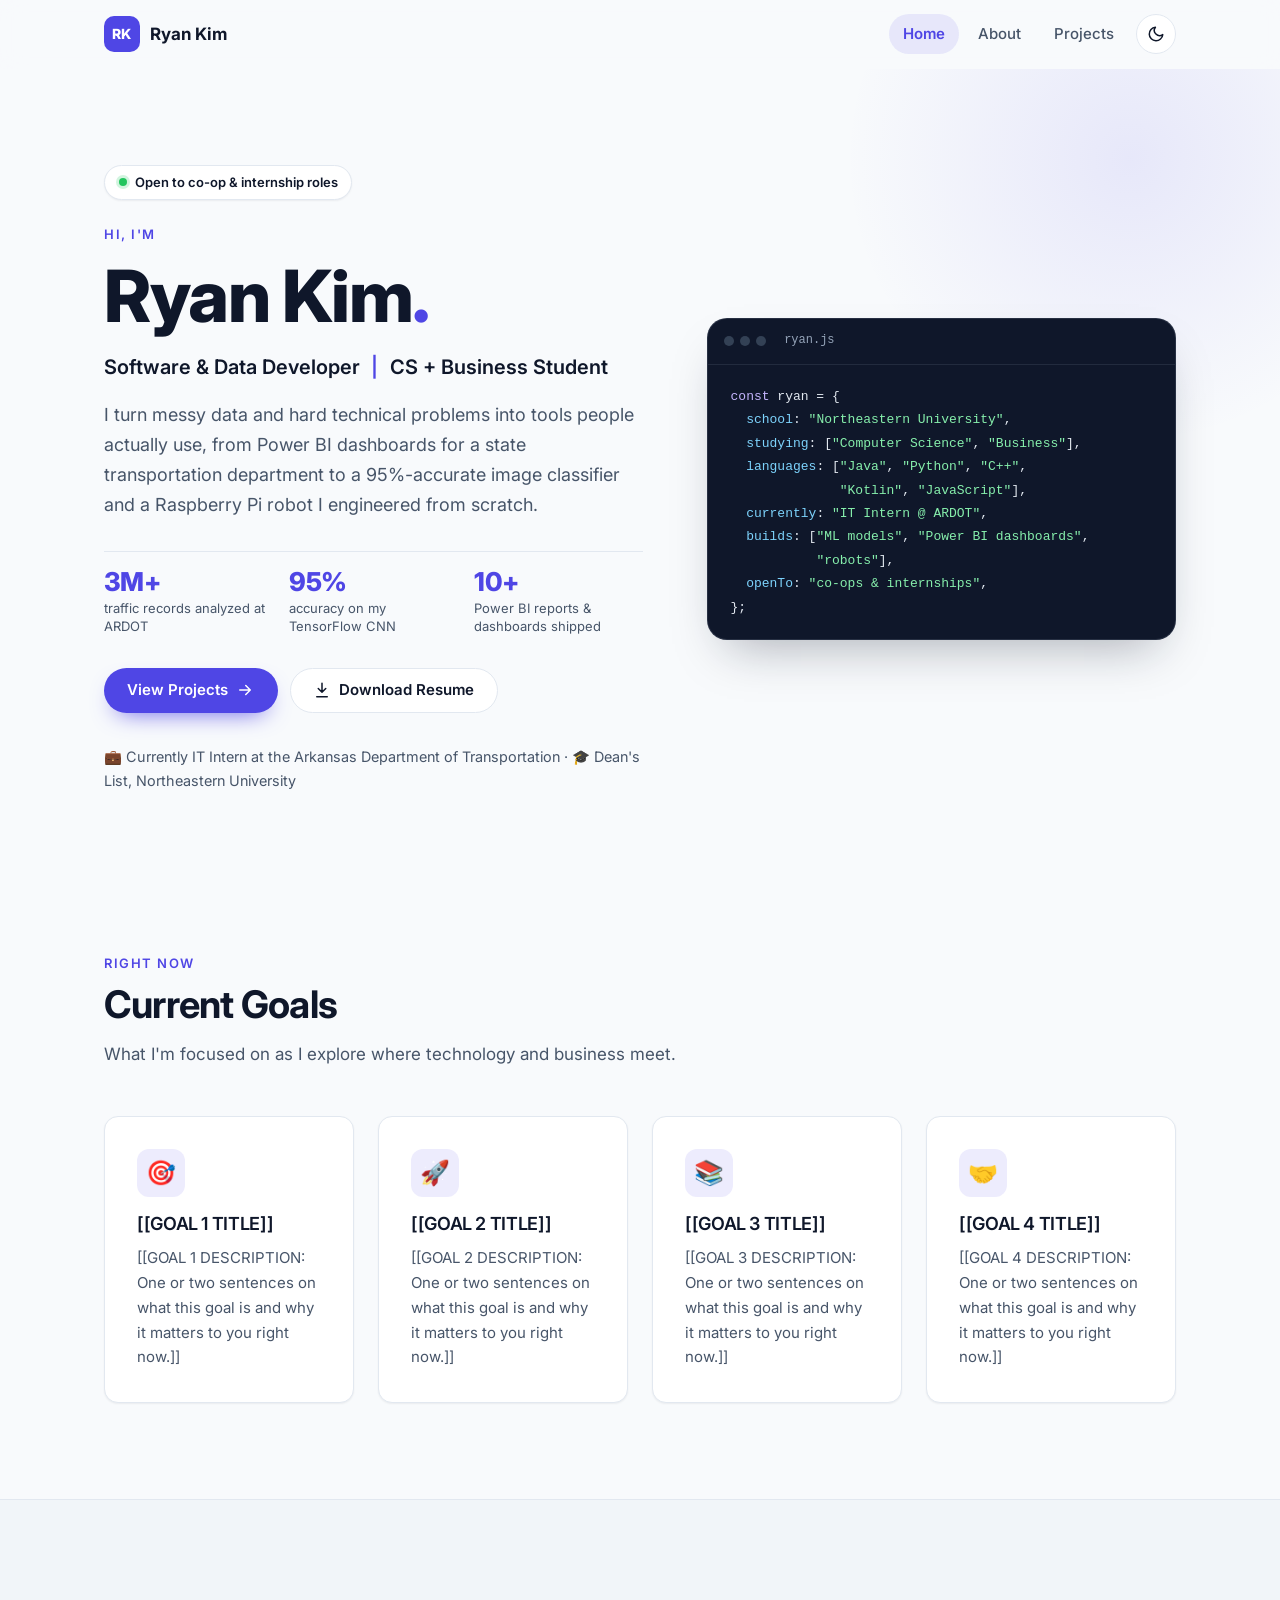
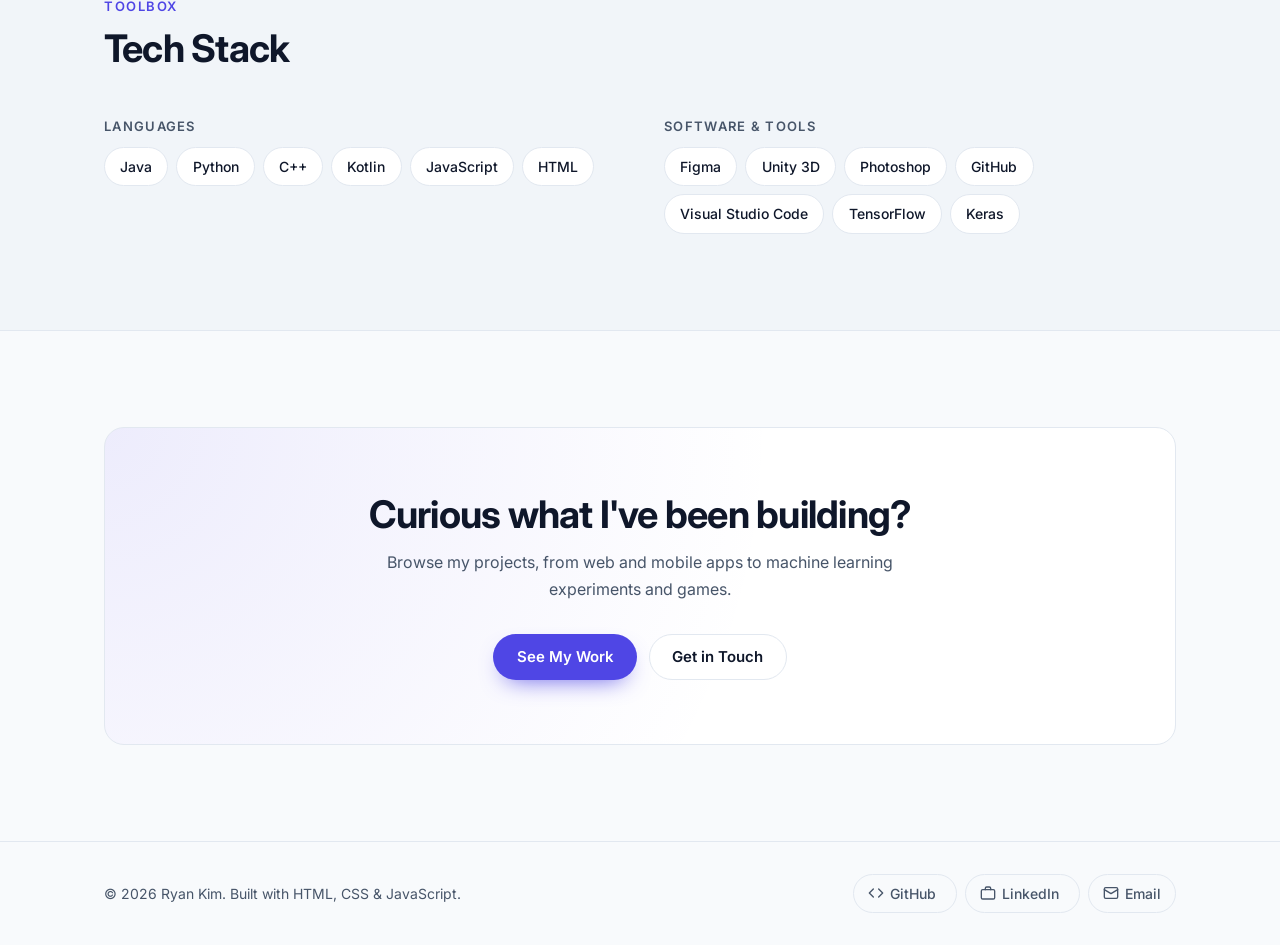
==== index.html @ 1276df97 "git change" ====
<!DOCTYPE html>
<html lang="en">
<head>
  <meta charset="UTF-8">
  <meta name="viewport" content="width=device-width, initial-scale=1.0">

  <!-- ===== SEO ===== -->
  <title>Ryan Kim | Technology Enthusiast &amp; CS + Business Student</title>
  <meta name="description" content="Ryan Kim — Computer Science + Business student at Northeastern University. Current goals, skills, and projects.">
  <meta name="author" content="Ryan Kim">
  <meta property="og:title" content="Ryan Kim | Portfolio">
  <meta property="og:description" content="Computer Science + Business student at Northeastern University.">
  <meta property="og:type" content="website">

  <!-- Small "RK" icon shown in the browser tab -->
  <link rel="icon" href="data:image/svg+xml,%3Csvg xmlns='http://www.w3.org/2000/svg' viewBox='0 0 64 64'%3E%3Crect width='64' height='64' rx='14' fill='%234f46e5'/%3E%3Ctext x='50%25' y='54%25' dominant-baseline='middle' text-anchor='middle' font-family='Arial,sans-serif' font-weight='700' font-size='28' fill='white'%3ERK%3C/text%3E%3C/svg%3E">

  <!-- Runs before the page is drawn: applies a saved light/dark choice so the page never "flashes" the wrong theme -->
  <script>
    document.documentElement.classList.add('js');
    try {
      var savedTheme = localStorage.getItem('theme');
      if (savedTheme === 'light' || savedTheme === 'dark') document.documentElement.setAttribute('data-theme', savedTheme);
    } catch (e) {}
  </script>

  <!-- Font: Inter (Google Fonts) -->
  <link rel="preconnect" href="https://fonts.googleapis.com">
  <link rel="preconnect" href="https://fonts.gstatic.com" crossorigin>
  <link href="https://fonts.googleapis.com/css2?family=Inter:wght@400;500;600;700;800&display=swap" rel="stylesheet">

  <link rel="stylesheet" href="CSS/style.css">
  <script src="JS/main.js" defer></script>
</head>
<body>
  <a class="skip-link" href="#main">Skip to main content</a>

  <!-- ===================== NAVIGATION =====================
       Same on every page. Only the aria-current="page" link changes
       (that is what highlights the page you are on). -->
  <header class="site-header" id="site-header">
    <nav class="nav container" aria-label="Main">
      <a class="nav-logo" href="index.html" aria-label="Ryan Kim, home">
        <span class="logo-mark" aria-hidden="true">RK</span>
        <span class="logo-text">Ryan Kim</span>
      </a>

      <div class="nav-right">
        <ul class="nav-links" id="nav-links">
          <li><a href="index.html" aria-current="page">Home</a></li>
          <li><a href="about.html">About</a></li>
          <li><a href="projects.html">Projects</a></li>
        </ul>

        <!-- Light / dark mode button -->
        <button class="icon-btn theme-toggle" id="theme-toggle" type="button" aria-label="Switch to dark mode">
          <svg class="icon-moon" viewBox="0 0 24 24" fill="none" stroke="currentColor" stroke-width="2" stroke-linecap="round" stroke-linejoin="round" aria-hidden="true"><path d="M21 12.79A9 9 0 1 1 11.21 3 7 7 0 0 0 21 12.79z"/></svg>
          <svg class="icon-sun" viewBox="0 0 24 24" fill="none" stroke="currentColor" stroke-width="2" stroke-linecap="round" stroke-linejoin="round" aria-hidden="true"><circle cx="12" cy="12" r="4"/><path d="M12 2v2M12 20v2M4.93 4.93l1.41 1.41M17.66 17.66l1.41 1.41M2 12h2M20 12h2M4.93 19.07l1.41-1.41M17.66 6.34l1.41-1.41"/></svg>
        </button>

        <!-- Hamburger button (only visible on small screens) -->
        <button class="icon-btn nav-toggle" id="nav-toggle" type="button" aria-label="Open menu" aria-expanded="false" aria-controls="nav-links">
          <span class="hamburger" aria-hidden="true"></span>
        </button>
      </div>
    </nav>
  </header>

  <main id="main">

    <!-- ===================== HERO ===================== -->
    <section class="hero">
      <div class="container hero-grid">
        <div class="hero-content reveal">
          <p class="status-pill"><span class="status-dot" aria-hidden="true"></span>Open to co-op &amp; internship roles</p>
          <p class="eyebrow">Hi, I'm</p>
          <h1 class="hero-title">Ryan Kim<span class="accent-dot">.</span></h1>
          <p class="hero-role">Software &amp; Data Developer <span class="divider" aria-hidden="true">|</span> CS + Business Student</p>
          <p class="hero-intro">I turn messy data and hard technical problems into tools people actually use, from Power BI dashboards for a state transportation department to a 95%-accurate image classifier and a Raspberry Pi robot I engineered from scratch.</p>
          <ul class="hero-stats" aria-label="Highlights">
            <li><strong>3M+</strong><span>traffic records analyzed at ARDOT</span></li>
            <li><strong>95%</strong><span>accuracy on my TensorFlow CNN</span></li>
            <li><strong>10+</strong><span>Power BI reports &amp; dashboards shipped</span></li>
          </ul>
          <div class="btn-row">
            <a class="btn btn-primary" href="projects.html">
              View Projects
              <svg viewBox="0 0 24 24" fill="none" stroke="currentColor" stroke-width="2" stroke-linecap="round" stroke-linejoin="round" aria-hidden="true"><path d="M5 12h14M13 6l6 6-6 6"/></svg>
            </a>
            <a class="btn btn-secondary" href="assets/resume.pdf" download>
              <svg viewBox="0 0 24 24" fill="none" stroke="currentColor" stroke-width="2" stroke-linecap="round" stroke-linejoin="round" aria-hidden="true"><path d="M12 3v12M7 10l5 5 5-5M5 21h14"/></svg>
              Download Resume
            </a>
          </div>
          <p class="hero-meta">💼 Currently IT Intern at the Arkansas Department of Transportation · 🎓 Dean's List, Northeastern University</p>
        </div>

        <!-- Decorative "code card" (hidden from screen readers) -->
        <div class="hero-visual reveal" aria-hidden="true">
          <div class="code-card">
            <div class="code-card-bar">
              <span class="dot"></span><span class="dot"></span><span class="dot"></span>
              <span class="code-file">ryan.js</span>
            </div>
<pre><code><span class="tk-key">const</span> ryan = {
  <span class="tk-prop">school</span>: <span class="tk-str">"Northeastern University"</span>,
  <span class="tk-prop">studying</span>: [<span class="tk-str">"Computer Science"</span>, <span class="tk-str">"Business"</span>],
  <span class="tk-prop">languages</span>: [<span class="tk-str">"Java"</span>, <span class="tk-str">"Python"</span>, <span class="tk-str">"C++"</span>,
              <span class="tk-str">"Kotlin"</span>, <span class="tk-str">"JavaScript"</span>],
  <span class="tk-prop">currently</span>: <span class="tk-str">"IT Intern @ ARDOT"</span>,
  <span class="tk-prop">builds</span>: [<span class="tk-str">"ML models"</span>, <span class="tk-str">"Power BI dashboards"</span>,
           <span class="tk-str">"robots"</span>],
  <span class="tk-prop">openTo</span>: <span class="tk-str">"co-ops &amp; internships"</span>,
};</code></pre>
          </div>
        </div>
      </div>
    </section>

    <!-- ===================== CURRENT GOALS ===================== -->
    <section class="section" aria-labelledby="goals-heading">
      <div class="container">
        <div class="section-head reveal">
          <p class="eyebrow">Right now</p>
          <h2 id="goals-heading">Current Goals</h2>
          <p class="section-sub">What I'm focused on as I explore where technology and business meet.</p>
        </div>

        <div class="card-grid goals-grid">
          <!-- GOAL 1 (swap the emoji for any icon you like) -->
          <article class="card card-hover goal-card reveal">
            <span class="goal-icon" aria-hidden="true">🎯</span>
            <h3>[[GOAL 1 TITLE]]</h3>
            <p>[[GOAL 1 DESCRIPTION: One or two sentences on what this goal is and why it matters to you right now.]]</p>
          </article>

          <!-- GOAL 2 -->
          <article class="card card-hover goal-card reveal">
            <span class="goal-icon" aria-hidden="true">🚀</span>
            <h3>[[GOAL 2 TITLE]]</h3>
            <p>[[GOAL 2 DESCRIPTION: One or two sentences on what this goal is and why it matters to you right now.]]</p>
          </article>

          <!-- GOAL 3 -->
          <article class="card card-hover goal-card reveal">
            <span class="goal-icon" aria-hidden="true">📚</span>
            <h3>[[GOAL 3 TITLE]]</h3>
            <p>[[GOAL 3 DESCRIPTION: One or two sentences on what this goal is and why it matters to you right now.]]</p>
          </article>

          <!-- GOAL 4 -->
          <article class="card card-hover goal-card reveal">
            <span class="goal-icon" aria-hidden="true">🤝</span>
            <h3>[[GOAL 4 TITLE]]</h3>
            <p>[[GOAL 4 DESCRIPTION: One or two sentences on what this goal is and why it matters to you right now.]]</p>
          </article>
        </div>
      </div>
    </section>

    <!-- ===================== TECH STACK ===================== -->
    <section class="section section-alt" aria-labelledby="stack-heading">
      <div class="container">
        <div class="section-head reveal">
          <p class="eyebrow">Toolbox</p>
          <h2 id="stack-heading">Tech Stack</h2>
        </div>

        <div class="stack">
          <div class="stack-group reveal">
            <h3 class="stack-label">Languages</h3>
            <ul class="chip-list">
              <li class="chip">Java</li>
              <li class="chip">Python</li>
              <li class="chip">C++</li>
              <li class="chip">Kotlin</li>
              <li class="chip">JavaScript</li>
              <li class="chip">HTML</li>
            </ul>
          </div>
          <div class="stack-group reveal">
            <h3 class="stack-label">Software &amp; Tools</h3>
            <ul class="chip-list">
              <li class="chip">Figma</li>
              <li class="chip">Unity 3D</li>
              <li class="chip">Photoshop</li>
              <li class="chip">GitHub</li>
              <li class="chip">Visual Studio Code</li>
              <li class="chip">TensorFlow</li>
              <li class="chip">Keras</li>
            </ul>
          </div>
        </div>
      </div>
    </section>

    <!-- ===================== CALL TO ACTION ===================== -->
    <section class="section">
      <div class="container">
        <div class="cta-card reveal">
          <h2>Curious what I've been building?</h2>
          <p>Browse my projects, from web and mobile apps to machine learning experiments and games.</p>
          <div class="btn-row center">
            <a class="btn btn-primary" href="projects.html">See My Work</a>
            <a class="btn btn-secondary" href="mailto:kim.ryan10@northeastern.edu">Get in Touch</a>
          </div>
        </div>
      </div>
    </section>

  </main>

  <!-- ===================== FOOTER (same on every page) ===================== -->
  <footer class="site-footer">
    <div class="container footer-inner">
      <p class="footer-copy">&copy; <span id="year">2026</span> Ryan Kim. Built with HTML, CSS &amp; JavaScript.</p>
      <ul class="footer-links">
        <li>
          <a href="https://github.com/Unknownboykim" target="_blank" rel="noopener noreferrer">
            <svg viewBox="0 0 24 24" fill="none" stroke="currentColor" stroke-width="2" stroke-linecap="round" stroke-linejoin="round" aria-hidden="true"><polyline points="16 18 22 12 16 6"/><polyline points="8 6 2 12 8 18"/></svg>
            GitHub<span class="sr-only"> (opens in a new tab)</span>
          </a>
        </li>
        <li>
          <a href="https://www.linkedin.com/in/ryankim1104/" target="_blank" rel="noopener noreferrer">
            <svg viewBox="0 0 24 24" fill="none" stroke="currentColor" stroke-width="2" stroke-linecap="round" stroke-linejoin="round" aria-hidden="true"><rect x="2" y="7" width="20" height="14" rx="2"/><path d="M16 7V5a2 2 0 0 0-2-2h-4a2 2 0 0 0-2 2v2"/></svg>
            LinkedIn<span class="sr-only"> (opens in a new tab)</span>
          </a>
        </li>
        <li>
          <a href="mailto:kim.ryan10@northeastern.edu">
            <svg viewBox="0 0 24 24" fill="none" stroke="currentColor" stroke-width="2" stroke-linecap="round" stroke-linejoin="round" aria-hidden="true"><rect x="2" y="4" width="20" height="16" rx="2"/><path d="m22 7-10 6L2 7"/></svg>
            Email
          </a>
        </li>
      </ul>
    </div>
  </footer>
</body>
</html>
---- CSS/style.css ----
/* =====================================================================
   Ryan Kim — Portfolio Stylesheet (shared by every page)
   ---------------------------------------------------------------------
   TABLE OF CONTENTS
    1. Theme variables  ← change colors, fonts and spacing here
    2. Base / reset
    3. Layout helpers
    4. Buttons, chips & tags
    5. Navigation
    6. Hero (home page)
    7. Sections & cards
    8. Home: goals, tech stack, call-to-action
    9. About: bio, education, timeline, skills
   10. Projects: filters & grid
   11. 404 page
   12. Footer
   13. Fade-in-on-scroll animation
   14. Responsive (tablet & phone)
   15. Reduced motion
   ===================================================================== */


/* =====================================================================
   1. THEME VARIABLES
   ===================================================================== */
:root {
  /* ---- Fonts ---- */
  --font-sans: "Inter", system-ui, -apple-system, "Segoe UI", Roboto, sans-serif;
  --font-mono: ui-monospace, "SFMono-Regular", Menlo, Consolas, monospace;

  /* ---- Spacing scale ---- */
  --space-1: 0.25rem;   /*  4px */
  --space-2: 0.5rem;    /*  8px */
  --space-3: 0.75rem;   /* 12px */
  --space-4: 1rem;      /* 16px */
  --space-5: 1.5rem;    /* 24px */
  --space-6: 2rem;      /* 32px */
  --space-7: 3rem;      /* 48px */
  --space-8: 4rem;      /* 64px */
  --space-9: 6rem;      /* 96px */

  /* ---- Shapes, sizes & motion ---- */
  --container: 1120px;
  --nav-height: 68px;
  --radius-sm: 8px;
  --radius: 14px;
  --radius-lg: 20px;
  --radius-full: 999px;
  --transition: 200ms ease;

  /* ---- LIGHT theme colors (default) ---- */
  --color-bg: #f8fafc;
  --color-bg-alt: #f1f5f9;
  --color-surface: #ffffff;
  --color-text: #0f172a;
  --color-text-muted: #475569;
  --color-border: #e2e8f0;
  --color-accent: #4f46e5;
  --color-accent-hover: #4338ca;
  --color-accent-soft: rgba(79, 70, 229, 0.10);
  --color-on-accent: #ffffff;
  --color-header-bg: rgba(248, 250, 252, 0.85);
  --color-code-bg: #0f172a;
  --shadow-sm: 0 1px 2px rgba(15, 23, 42, 0.06);
  --shadow-md: 0 12px 30px -12px rgba(15, 23, 42, 0.20);
  --shadow-lg: 0 24px 48px -20px rgba(15, 23, 42, 0.35);
  color-scheme: light;
}

/* ---- DARK theme colors ----
   Used when the visitor picks dark mode (data-theme="dark"),
   or when their device is set to dark and they haven't picked.
   Keep the two blocks below identical. */
:root[data-theme="dark"] {
  --color-bg: #0b1120;
  --color-bg-alt: #0f172a;
  --color-surface: #131c31;
  --color-text: #e2e8f0;
  --color-text-muted: #94a3b8;
  --color-border: #1f2a44;
  --color-accent: #818cf8;
  --color-accent-hover: #a5b4fc;
  --color-accent-soft: rgba(129, 140, 248, 0.14);
  --color-on-accent: #0b1120;
  --color-header-bg: rgba(11, 17, 32, 0.82);
  --color-code-bg: #080d1a;
  --shadow-sm: 0 1px 2px rgba(0, 0, 0, 0.40);
  --shadow-md: 0 12px 30px -12px rgba(0, 0, 0, 0.60);
  --shadow-lg: 0 24px 48px -20px rgba(0, 0, 0, 0.75);
  color-scheme: dark;
}

@media (prefers-color-scheme: dark) {
  :root:not([data-theme="light"]) {
    --color-bg: #0b1120;
    --color-bg-alt: #0f172a;
    --color-surface: #131c31;
    --color-text: #e2e8f0;
    --color-text-muted: #94a3b8;
    --color-border: #1f2a44;
    --color-accent: #818cf8;
    --color-accent-hover: #a5b4fc;
    --color-accent-soft: rgba(129, 140, 248, 0.14);
    --color-on-accent: #0b1120;
    --color-header-bg: rgba(11, 17, 32, 0.82);
    --color-code-bg: #080d1a;
    --shadow-sm: 0 1px 2px rgba(0, 0, 0, 0.40);
    --shadow-md: 0 12px 30px -12px rgba(0, 0, 0, 0.60);
    --shadow-lg: 0 24px 48px -20px rgba(0, 0, 0, 0.75);
    color-scheme: dark;
  }
}


/* =====================================================================
   2. BASE / RESET
   ===================================================================== */
*,
*::before,
*::after {
  box-sizing: border-box;
}

html {
  -webkit-text-size-adjust: 100%;
  /* Keeps in-page links from hiding under the sticky nav */
  scroll-padding-top: calc(var(--nav-height) + var(--space-4));
}

@media (prefers-reduced-motion: no-preference) {
  html { scroll-behavior: smooth; }
}

body {
  margin: 0;
  min-height: 100vh;
  display: flex;
  flex-direction: column;
  font-family: var(--font-sans);
  font-size: 1rem;
  line-height: 1.65;
  color: var(--color-text);
  background-color: var(--color-bg);
  -webkit-font-smoothing: antialiased;
  transition: background-color var(--transition), color var(--transition);
}

main { flex: 1; }

img {
  display: block;
  max-width: 100%;
  height: auto;
}

h1, h2, h3 {
  margin: 0 0 var(--space-3);
  line-height: 1.2;
  letter-spacing: -0.02em;
  color: var(--color-text);
}
h1 { font-size: clamp(2.25rem, 5vw, 3.5rem); font-weight: 800; }
h2 { font-size: clamp(1.75rem, 3.5vw, 2.375rem); font-weight: 700; }
h3 { font-size: 1.125rem; font-weight: 600; }

p { margin: 0 0 var(--space-4); }
p:last-child { margin-bottom: 0; }

a {
  color: var(--color-accent);
  text-decoration: none;
  transition: color var(--transition);
}
a:hover { color: var(--color-accent-hover); }

/* Clear focus ring for keyboard users */
:focus-visible {
  outline: 3px solid var(--color-accent);
  outline-offset: 3px;
  border-radius: 4px;
}

[hidden] { display: none !important; }

/* Text that only screen readers announce */
.sr-only {
  position: absolute;
  width: 1px;
  height: 1px;
  padding: 0;
  margin: -1px;
  overflow: hidden;
  clip: rect(0, 0, 0, 0);
  white-space: nowrap;
  border: 0;
}

/* "Skip to main content" link — appears when tabbing */
.skip-link {
  position: absolute;
  left: var(--space-4);
  top: -100px;
  z-index: 200;
  padding: var(--space-3) var(--space-4);
  border-radius: var(--radius-sm);
  background: var(--color-accent);
  color: var(--color-on-accent);
  font-weight: 600;
}
.skip-link:focus { top: var(--space-4); color: var(--color-on-accent); }


/* =====================================================================
   3. LAYOUT HELPERS
   ===================================================================== */
.container {
  width: 100%;
  max-width: var(--container);
  margin-inline: auto;
  padding-inline: var(--space-5);
}

.section { padding-block: var(--space-9); }
.section-tight { padding-top: var(--space-5); }
.section-alt {
  background-color: var(--color-bg-alt);
  border-block: 1px solid var(--color-border);
}

.section-head {
  max-width: 640px;
  margin-bottom: var(--space-7);
}

.eyebrow {
  margin-bottom: var(--space-2);
  font-size: 0.8125rem;
  font-weight: 600;
  letter-spacing: 0.12em;
  text-transform: uppercase;
  color: var(--color-accent);
}

.section-sub {
  font-size: 1.0625rem;
  color: var(--color-text-muted);
}


/* =====================================================================
   4. BUTTONS, CHIPS & TAGS
   ===================================================================== */
.btn {
  display: inline-flex;
  align-items: center;
  justify-content: center;
  gap: var(--space-2);
  padding: 0.8rem 1.4rem;
  border: 1.5px solid transparent;
  border-radius: var(--radius-full);
  font: inherit;
  font-size: 0.9375rem;
  font-weight: 600;
  line-height: 1.2;
  text-align: center;
  cursor: pointer;
  transition: transform var(--transition), background-color var(--transition),
              border-color var(--transition), color var(--transition), box-shadow var(--transition);
}
.btn svg { width: 18px; height: 18px; flex-shrink: 0; }

.btn-primary {
  background: var(--color-accent);
  color: var(--color-on-accent);
  box-shadow: 0 10px 24px -12px var(--color-accent);
}
.btn-primary:hover {
  background: var(--color-accent-hover);
  color: var(--color-on-accent);
  transform: translateY(-2px);
}

.btn-secondary {
  background: var(--color-surface);
  border-color: var(--color-border);
  color: var(--color-text);
}
.btn-secondary:hover {
  border-color: var(--color-accent);
  color: var(--color-accent);
  transform: translateY(-2px);
}

.btn-ghost {
  background: transparent;
  border-color: var(--color-border);
  color: var(--color-text);
}
.btn-ghost:hover {
  border-color: var(--color-accent);
  color: var(--color-accent);
}
/* Placeholder "#" links look slightly faded until a real link is added */
.btn[aria-disabled="true"] { opacity: 0.6; cursor: not-allowed; }

.btn-sm { padding: 0.55rem 1rem; font-size: 0.875rem; }

.btn-row {
  display: flex;
  flex-wrap: wrap;
  gap: var(--space-3);
}
.btn-row.center { justify-content: center; }

/* Chips: skills / tech stack */
.chip-list,
.tag-list,
.nav-links,
.footer-links {
  list-style: none;
  margin: 0;
  padding: 0;
}

.chip-list {
  display: flex;
  flex-wrap: wrap;
  gap: var(--space-2);
}

.chip {
  padding: 0.45rem 0.95rem;
  border: 1px solid var(--color-border);
  border-radius: var(--radius-full);
  background: var(--color-surface);
  font-size: 0.875rem;
  font-weight: 500;
  color: var(--color-text);
  transition: border-color var(--transition), color var(--transition), transform var(--transition);
}
.chip:hover {
  border-color: var(--color-accent);
  color: var(--color-accent);
  transform: translateY(-1px);
}

/* Tags: small labels on project cards */
.tag-list {
  display: flex;
  flex-wrap: wrap;
  gap: 0.4rem;
  margin-bottom: var(--space-5);
}
.tag {
  padding: 0.25rem 0.65rem;
  border-radius: var(--radius-full);
  background: var(--color-accent-soft);
  font-size: 0.75rem;
  font-weight: 600;
  color: var(--color-accent);
}


/* =====================================================================
   5. NAVIGATION
   ===================================================================== */
.site-header {
  position: sticky;
  top: 0;
  z-index: 100;
  background: var(--color-header-bg);
  -webkit-backdrop-filter: saturate(180%) blur(12px);
  backdrop-filter: saturate(180%) blur(12px);
  border-bottom: 1px solid transparent;
  transition: border-color var(--transition), box-shadow var(--transition), background-color var(--transition);
}
.site-header.is-scrolled {
  border-bottom-color: var(--color-border);
  box-shadow: var(--shadow-sm);
}

.nav {
  display: flex;
  align-items: center;
  justify-content: space-between;
  gap: var(--space-4);
  height: var(--nav-height);
}

.nav-logo {
  display: inline-flex;
  align-items: center;
  gap: 0.6rem;
  font-size: 1.0625rem;
  font-weight: 700;
  color: var(--color-text);
}
.nav-logo:hover { color: var(--color-text); }

.logo-mark {
  display: grid;
  place-items: center;
  width: 36px;
  height: 36px;
  border-radius: 10px;
  background: var(--color-accent);
  color: var(--color-on-accent);
  font-size: 0.875rem;
  font-weight: 800;
  letter-spacing: 0.02em;
}

.nav-right {
  display: flex;
  align-items: center;
  gap: var(--space-2);
}

.nav-links {
  display: flex;
  gap: var(--space-1);
}
.nav-links a {
  display: block;
  padding: 0.5rem 0.9rem;
  border-radius: var(--radius-full);
  font-size: 0.9375rem;
  font-weight: 500;
  color: var(--color-text-muted);
  transition: color var(--transition), background-color var(--transition);
}
.nav-links a:hover {
  color: var(--color-text);
  background: var(--color-accent-soft);
}
/* Highlight the current page */
.nav-links a[aria-current="page"] {
  color: var(--color-accent);
  background: var(--color-accent-soft);
  font-weight: 600;
}

/* Round icon buttons (theme + hamburger) */
.icon-btn {
  display: inline-grid;
  place-items: center;
  width: 40px;
  height: 40px;
  padding: 0;
  border: 1px solid var(--color-border);
  border-radius: var(--radius-full);
  background: var(--color-surface);
  color: var(--color-text);
  cursor: pointer;
  transition: border-color var(--transition), color var(--transition), background-color var(--transition);
}
.icon-btn:hover {
  border-color: var(--color-accent);
  color: var(--color-accent);
}
.icon-btn svg { width: 18px; height: 18px; }

/* Show the moon in light mode, the sun in dark mode */
.icon-sun { display: none; }
:root[data-theme="dark"] .icon-sun { display: block; }
:root[data-theme="dark"] .icon-moon { display: none; }
@media (prefers-color-scheme: dark) {
  :root:not([data-theme="light"]) .icon-sun { display: block; }
  :root:not([data-theme="light"]) .icon-moon { display: none; }
}

/* Hamburger icon (three lines that turn into an X) */
.nav-toggle { display: none; }

.hamburger,
.hamburger::before,
.hamburger::after {
  display: block;
  position: relative;
  width: 18px;
  height: 2px;
  border-radius: 2px;
  background: currentColor;
  transition: transform var(--transition), background-color var(--transition), top var(--transition);
}
.hamburger::before,
.hamburger::after {
  content: "";
  position: absolute;
  left: 0;
}
.hamburger::before { top: -6px; }
.hamburger::after  { top: 6px; }

.nav-toggle[aria-expanded="true"] .hamburger { background: transparent; }
.nav-toggle[aria-expanded="true"] .hamburger::before { top: 0; transform: rotate(45deg); }
.nav-toggle[aria-expanded="true"] .hamburger::after  { top: 0; transform: rotate(-45deg); }


/* =====================================================================
   6. HERO (home page)
   ===================================================================== */
.hero,
.page-hero {
  position: relative;
  isolation: isolate;
  overflow: hidden;
}

/* Soft accent glow behind the hero */
.hero::before,
.page-hero::before {
  content: "";
  position: absolute;
  z-index: -1;
  top: -220px;
  right: -160px;
  width: 620px;
  height: 620px;
  border-radius: 50%;
  background: radial-gradient(circle, var(--color-accent-soft) 0%, transparent 65%);
  pointer-events: none;
}

.hero { padding-block: var(--space-9) var(--space-8); }

.hero-grid {
  display: grid;
  grid-template-columns: 1.15fr 1fr;
  gap: var(--space-8);
  align-items: center;
}
.hero-grid > * { min-width: 0; }

.hero-title {
  margin-bottom: var(--space-3);
  font-size: clamp(2.75rem, 7vw, 4.5rem);
}
.accent-dot { color: var(--color-accent); }

.hero-role {
  margin-bottom: var(--space-4);
  font-size: clamp(1.0625rem, 2vw, 1.25rem);
  font-weight: 600;
}
.hero-role .divider {
  margin-inline: 0.4rem;
  color: var(--color-accent);
}

.hero-intro {
  max-width: 34rem;
  margin-bottom: var(--space-6);
  font-size: 1.125rem;
  color: var(--color-text-muted);
}

.hero-meta {
  margin-top: var(--space-6);
  font-size: 0.9rem;
  color: var(--color-text-muted);
}

/* "Open to work" pill */
.status-pill {
  display: inline-flex;
  align-items: center;
  gap: 0.5rem;
  margin-bottom: var(--space-5);
  padding: 0.35rem 0.85rem;
  border: 1px solid var(--color-border);
  border-radius: var(--radius-full);
  background: var(--color-surface);
  font-size: 0.8125rem;
  font-weight: 600;
  color: var(--color-text);
  box-shadow: var(--shadow-sm);
}
.status-dot {
  width: 8px;
  height: 8px;
  border-radius: 50%;
  background: #22c55e;
  box-shadow: 0 0 0 3px rgba(34, 197, 94, 0.2);
}

/* Highlight numbers under the intro */
.hero-stats {
  display: grid;
  grid-template-columns: repeat(3, minmax(0, 1fr));
  gap: var(--space-4);
  max-width: 34rem;
  margin: 0 0 var(--space-6);
  padding: var(--space-4) 0 0;
  border-top: 1px solid var(--color-border);
  list-style: none;
}
.hero-stats li { display: flex; flex-direction: column; gap: 0.15rem; }
.hero-stats strong {
  font-size: 1.625rem;
  font-weight: 800;
  line-height: 1.1;
  letter-spacing: -0.02em;
  color: var(--color-accent);
}
.hero-stats span {
  font-size: 0.8125rem;
  line-height: 1.4;
  color: var(--color-text-muted);
}
@media (max-width: 480px) {
  .hero-stats strong { font-size: 1.375rem; }
}

/* Decorative code card */
.code-card {
  overflow: hidden;
  border: 1px solid rgba(148, 163, 184, 0.18);
  border-radius: var(--radius-lg);
  background: var(--color-code-bg);
  box-shadow: var(--shadow-lg);
}
.code-card-bar {
  display: flex;
  align-items: center;
  gap: 6px;
  padding: 0.8rem 1rem;
  border-bottom: 1px solid rgba(148, 163, 184, 0.14);
}
.code-card-bar .dot {
  width: 10px;
  height: 10px;
  border-radius: 50%;
  background: #334155;
}
.code-file {
  margin-left: 0.75rem;
  font-family: var(--font-mono);
  font-size: 0.75rem;
  color: #94a3b8;
}
.code-card pre {
  margin: 0;
  padding: 1.25rem 1.4rem;
  overflow-x: auto;
  font-family: var(--font-mono);
  font-size: 0.8125rem;
  line-height: 1.8;
  color: #e2e8f0;
}
.tk-key  { color: #c4b5fd; }
.tk-prop { color: #7dd3fc; }
.tk-str  { color: #86efac; }


/* =====================================================================
   7. SECTIONS & CARDS
   ===================================================================== */
.page-hero { padding-block: var(--space-8) var(--space-6); }
.page-sub {
  max-width: 40rem;
  font-size: 1.125rem;
  color: var(--color-text-muted);
}

.card {
  padding: var(--space-6);
  border: 1px solid var(--color-border);
  border-radius: var(--radius);
  background: var(--color-surface);
  box-shadow: var(--shadow-sm);
  transition: transform var(--transition), box-shadow var(--transition),
              border-color var(--transition), background-color var(--transition);
}

/* Cards that lift on hover */
.card-hover:hover,
.project-card:hover {
  transform: translateY(-4px);
  box-shadow: var(--shadow-md);
  border-color: var(--color-accent-soft);
}

.card-grid {
  display: grid;
  gap: var(--space-5);
}


/* =====================================================================
   8. HOME: GOALS, TECH STACK, CALL-TO-ACTION
   ===================================================================== */
.goals-grid { grid-template-columns: repeat(auto-fit, minmax(min(240px, 100%), 1fr)); }

.goal-icon {
  display: grid;
  place-items: center;
  flex-shrink: 0;
  width: 48px;
  height: 48px;
  margin-bottom: var(--space-4);
  border-radius: 12px;
  background: var(--color-accent-soft);
  font-size: 1.5rem;
  line-height: 1;
}

.goal-card p {
  font-size: 0.9375rem;
  color: var(--color-text-muted);
}

.stack {
  display: grid;
  grid-template-columns: repeat(2, 1fr);
  gap: var(--space-7);
}
.stack-label {
  margin-bottom: var(--space-3);
  font-size: 0.8125rem;
  font-weight: 600;
  letter-spacing: 0.1em;
  text-transform: uppercase;
  color: var(--color-text-muted);
}

.cta-card {
  padding: var(--space-8) var(--space-6);
  border: 1px solid var(--color-border);
  border-radius: var(--radius-lg);
  background:
    radial-gradient(circle at top left, var(--color-accent-soft), transparent 60%),
    var(--color-surface);
  text-align: center;
}
.cta-card p {
  max-width: 36rem;
  margin: 0 auto var(--space-6);
  color: var(--color-text-muted);
}
.cta-compact {
  margin-top: var(--space-8);
  padding-block: var(--space-7);
}
.cta-compact h2 { font-size: clamp(1.5rem, 3vw, 1.875rem); }


/* =====================================================================
   9. ABOUT: BIO, EDUCATION, TIMELINE, SKILLS
   ===================================================================== */
.bio-grid {
  display: grid;
  grid-template-columns: 1.6fr 1fr;
  gap: var(--space-7);
  align-items: start;
}
.bio-grid > * { min-width: 0; }

.bio-text p {
  font-size: 1.0625rem;
  color: var(--color-text-muted);
}

.facts {
  display: grid;
  gap: var(--space-4);
  margin: 0 0 var(--space-6);
}
.facts dt {
  font-size: 0.75rem;
  font-weight: 600;
  letter-spacing: 0.1em;
  text-transform: uppercase;
  color: var(--color-text-muted);
}
.facts dd {
  margin: 0;
  font-weight: 500;
}
.facts-card .btn { width: 100%; }

/* Education */
.edu-card {
  display: flex;
  align-items: flex-start;
  gap: var(--space-5);
  max-width: 760px;
}
.edu-card .goal-icon { margin-bottom: 0; }
.edu-card h3 { font-size: 1.25rem; margin-bottom: var(--space-1); }
.edu-degree {
  margin-bottom: var(--space-2);
  font-weight: 600;
  color: var(--color-accent);
}
.edu-meta {
  font-size: 0.9375rem;
  color: var(--color-text-muted);
}
.edu-detail {
  font-size: 0.9375rem;
  color: var(--color-text-muted);
}
.edu-detail strong { color: var(--color-text); }

/* Timeline */
.timeline {
  position: relative;
  max-width: 760px;
  margin: 0;
  padding: 0;
  list-style: none;
}
/* Vertical line */
.timeline::before {
  content: "";
  position: absolute;
  top: 8px;
  bottom: 8px;
  left: 11px;
  width: 2px;
  background: var(--color-border);
}
.timeline-item {
  position: relative;
  padding-left: var(--space-7);
  padding-bottom: var(--space-5);
}
.timeline-item:last-child { padding-bottom: 0; }
.timeline-dot {
  position: absolute;
  top: 1.6rem;
  left: 4px;
  width: 16px;
  height: 16px;
  border: 3px solid var(--color-accent);
  border-radius: 50%;
  background: var(--color-surface);
  box-shadow: 0 0 0 4px var(--color-bg);
}
.timeline-content { padding: var(--space-5) var(--space-6); }
.timeline-date {
  margin-bottom: var(--space-1);
  font-size: 0.8125rem;
  font-weight: 600;
  letter-spacing: 0.04em;
  text-transform: uppercase;
  color: var(--color-accent);
}
.timeline-content p:not(.timeline-date) {
  font-size: 0.9375rem;
  color: var(--color-text-muted);
}

/* Skills */
.skills-grid { grid-template-columns: repeat(auto-fit, minmax(min(180px, 100%), 1fr)); }
.skill-card h3 {
  display: flex;
  align-items: center;
  gap: 0.6rem;
  margin-bottom: var(--space-4);
}


/* =====================================================================
   10. PROJECTS: FILTERS & GRID
   ===================================================================== */
.filter-bar {
  display: flex;
  flex-wrap: wrap;
  gap: var(--space-2);
  margin-bottom: var(--space-3);
}
.filter-btn {
  padding: 0.55rem 1.1rem;
  border: 1px solid var(--color-border);
  border-radius: var(--radius-full);
  background: var(--color-surface);
  font: inherit;
  font-size: 0.9rem;
  font-weight: 500;
  color: var(--color-text-muted);
  cursor: pointer;
  transition: background-color var(--transition), border-color var(--transition), color var(--transition);
}
.filter-btn:hover {
  border-color: var(--color-accent);
  color: var(--color-text);
}
.filter-btn[aria-pressed="true"] {
  border-color: var(--color-accent);
  background: var(--color-accent);
  color: var(--color-on-accent);
}

.filter-status {
  min-height: 1.5em;
  margin-bottom: var(--space-5);
  font-size: 0.875rem;
  color: var(--color-text-muted);
}

.project-grid {
  display: grid;
  grid-template-columns: repeat(auto-fill, minmax(min(300px, 100%), 1fr));
  gap: var(--space-5);
}

.project-card {
  display: flex;
  flex-direction: column;
  overflow: hidden;
  padding: 0;
}

/* Screenshot area (16:10) */
.project-media {
  position: relative;
  aspect-ratio: 16 / 10;
  overflow: hidden;
  border-bottom: 1px solid var(--color-border);
  background: var(--color-bg-alt);
}
.project-media img {
  width: 100%;
  height: 100%;
  object-fit: cover;
  transition: transform 400ms ease;
}
.project-card:hover .project-media img { transform: scale(1.04); }

/* Gray "Screenshot coming soon" box (shown when the image is missing) */
.media-fallback {
  display: none;
  position: absolute;
  inset: 0;
  flex-direction: column;
  align-items: center;
  justify-content: center;
  gap: var(--space-2);
  background:
    repeating-linear-gradient(45deg,
      transparent 0 14px,
      rgba(148, 163, 184, 0.08) 14px 28px),
    var(--color-bg-alt);
  font-size: 0.875rem;
  font-weight: 500;
  color: var(--color-text-muted);
}
.media-fallback svg { width: 34px; height: 34px; opacity: 0.7; }
.project-media.is-missing img { display: none; }
.project-media.is-missing .media-fallback { display: flex; }

.project-body {
  display: flex;
  flex: 1;
  flex-direction: column;
  padding: var(--space-5) var(--space-5) var(--space-6);
}
.project-category {
  margin-bottom: var(--space-1);
  font-size: 0.75rem;
  font-weight: 600;
  letter-spacing: 0.1em;
  text-transform: uppercase;
  color: var(--color-accent);
}
.project-title { margin-bottom: var(--space-2); }
.project-desc {
  font-size: 0.9375rem;
  color: var(--color-text-muted);
}
.project-links {
  display: flex;
  flex-wrap: wrap;
  gap: var(--space-2);
  margin-top: auto;
}

.empty-state {
  padding: var(--space-7);
  border: 1px dashed var(--color-border);
  border-radius: var(--radius);
  text-align: center;
  color: var(--color-text-muted);
}

/* Little "pop in" when a card reappears after filtering */
@keyframes card-in {
  from { opacity: 0; transform: translateY(12px) scale(0.98); }
  to   { opacity: 1; transform: none; }
}
.project-card.is-entering { animation: card-in 350ms ease both; }


/* =====================================================================
   11. 404 PAGE
   ===================================================================== */
.notfound {
  display: grid;
  place-items: center;
  padding-block: var(--space-9);
  text-align: center;
}
.notfound-code {
  margin-bottom: var(--space-4);
  font-size: clamp(5rem, 18vw, 9rem);
  font-weight: 800;
  line-height: 1;
  letter-spacing: -0.05em;
  background: linear-gradient(135deg, var(--color-accent), var(--color-text-muted));
  -webkit-background-clip: text;
  background-clip: text;
  color: transparent;
}
.notfound-inner > p:not(.notfound-code) {
  max-width: 28rem;
  margin: 0 auto var(--space-6);
  color: var(--color-text-muted);
}


/* =====================================================================
   12. FOOTER
   ===================================================================== */
.site-footer {
  padding-block: var(--space-6);
  border-top: 1px solid var(--color-border);
  background: var(--color-bg);
}
.footer-inner {
  display: flex;
  flex-wrap: wrap;
  align-items: center;
  justify-content: space-between;
  gap: var(--space-4);
}
.footer-copy {
  margin: 0;
  font-size: 0.875rem;
  color: var(--color-text-muted);
}
.footer-links {
  display: flex;
  flex-wrap: wrap;
  gap: var(--space-2);
}
.footer-links a {
  display: inline-flex;
  align-items: center;
  gap: 0.4rem;
  padding: 0.45rem 0.85rem;
  border: 1px solid var(--color-border);
  border-radius: var(--radius-full);
  font-size: 0.875rem;
  font-weight: 500;
  color: var(--color-text-muted);
  transition: color var(--transition), border-color var(--transition);
}
.footer-links a:hover {
  border-color: var(--color-accent);
  color: var(--color-accent);
}
.footer-links svg { width: 16px; height: 16px; }


/* =====================================================================
   13. FADE-IN-ON-SCROLL
   Elements with class="reveal" start hidden and fade up when they
   scroll into view (main.js adds "is-visible"). The "js" class makes
   sure content is never hidden if JavaScript is turned off.
   Uses the separate `translate` property so card hover lifts
   (which use `transform`) still work.
   ===================================================================== */
.js .reveal {
  opacity: 0;
  translate: 0 20px;
  transition:
    opacity 600ms ease var(--reveal-delay, 0ms),
    translate 600ms ease var(--reveal-delay, 0ms),
    transform var(--transition),
    box-shadow var(--transition),
    border-color var(--transition),
    background-color var(--transition);
}
.js .reveal.is-visible {
  opacity: 1;
  translate: 0 0;
}


/* =====================================================================
   14. RESPONSIVE
   ===================================================================== */

/* ---- Tablet ---- */
@media (max-width: 900px) {
  .hero-grid,
  .bio-grid {
    grid-template-columns: 1fr;
    gap: var(--space-7);
  }
  .hero-visual { max-width: 560px; }
}

/* ---- Mobile menu ---- */
@media (max-width: 760px) {
  .js .nav-toggle { display: inline-grid; }

  .js .nav-links {
    display: none;
    position: absolute;
    top: 100%;
    left: 0;
    right: 0;
    flex-direction: column;
    gap: var(--space-1);
    padding: var(--space-3) var(--space-4) var(--space-5);
    border-bottom: 1px solid var(--color-border);
    background: var(--color-surface);
    box-shadow: var(--shadow-md);
  }
  .js .nav-links.is-open { display: flex; }
  .js .nav-links a {
    padding: 0.85rem 1rem;
    border-radius: var(--radius-sm);
    font-size: 1rem;
  }

  /* Without JavaScript the links simply stay in the bar */
  .nav-links a { padding: 0.45rem 0.6rem; }
}

/* ---- Phone ---- */
@media (max-width: 640px) {
  .container { padding-inline: var(--space-4); }
  .section { padding-block: var(--space-8); }
  .section-tight { padding-top: var(--space-4); }
  .hero { padding-block: var(--space-7); }
  .page-hero { padding-block: var(--space-7) var(--space-5); }
  .section-head { margin-bottom: var(--space-6); }

  .card { padding: var(--space-5); }
  .timeline-content { padding: var(--space-5); }
  .timeline-item { padding-left: var(--space-6); }

  .stack { grid-template-columns: 1fr; gap: var(--space-6); }
  .edu-card { flex-direction: column; }
  .cta-card { padding: var(--space-7) var(--space-5); }

  .hero .btn-row .btn { flex: 1 1 auto; }
  .footer-inner { flex-direction: column; align-items: flex-start; }
}


/* =====================================================================
   15. REDUCED MOTION
   Visitors who ask their device for less motion get no animations.
   ===================================================================== */
@media (prefers-reduced-motion: reduce) {
  *,
  *::before,
  *::after {
    animation-duration: 0.01ms !important;
    animation-iteration-count: 1 !important;
    transition-duration: 0.01ms !important;
    transition-delay: 0ms !important;
    scroll-behavior: auto !important;
  }
  .js .reveal { opacity: 1; translate: none; }
  .btn:hover,
  .chip:hover,
  .card-hover:hover,
  .project-card:hover,
  .project-card:hover .project-media img { transform: none; }
}
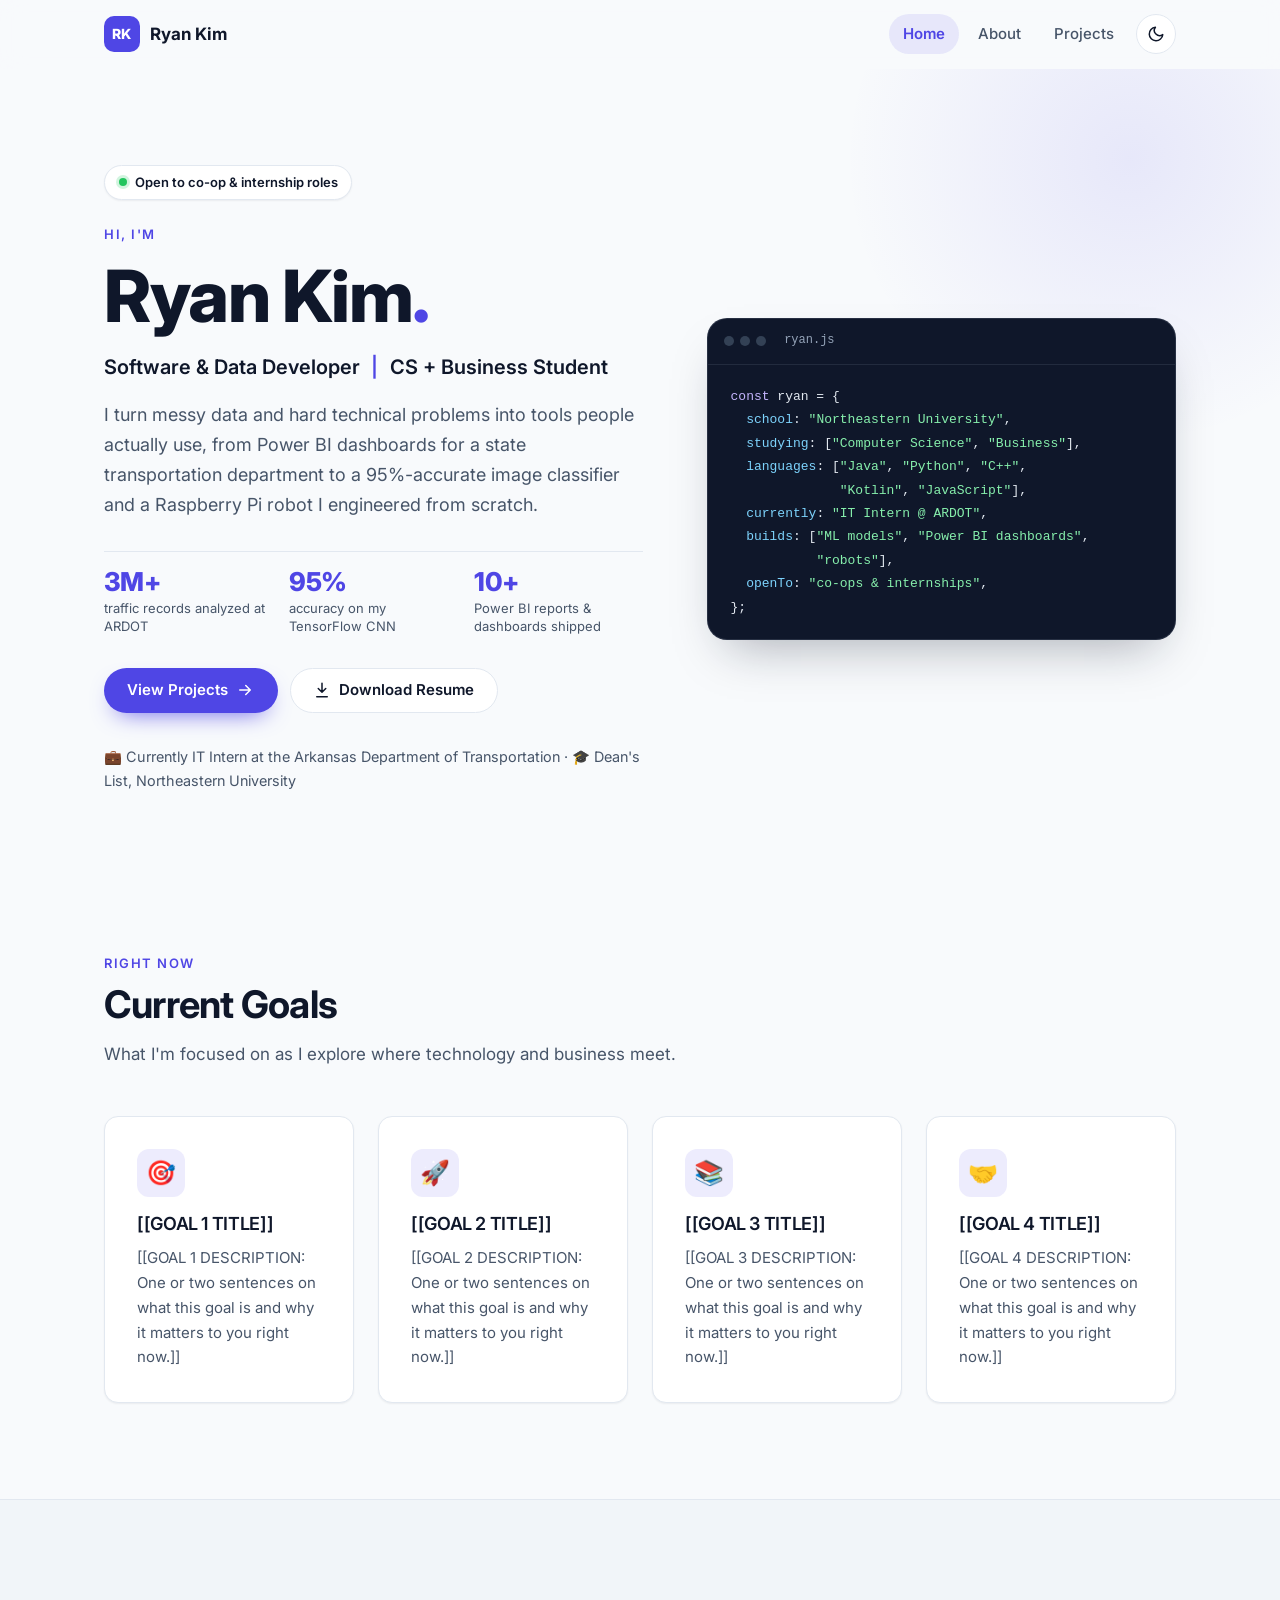
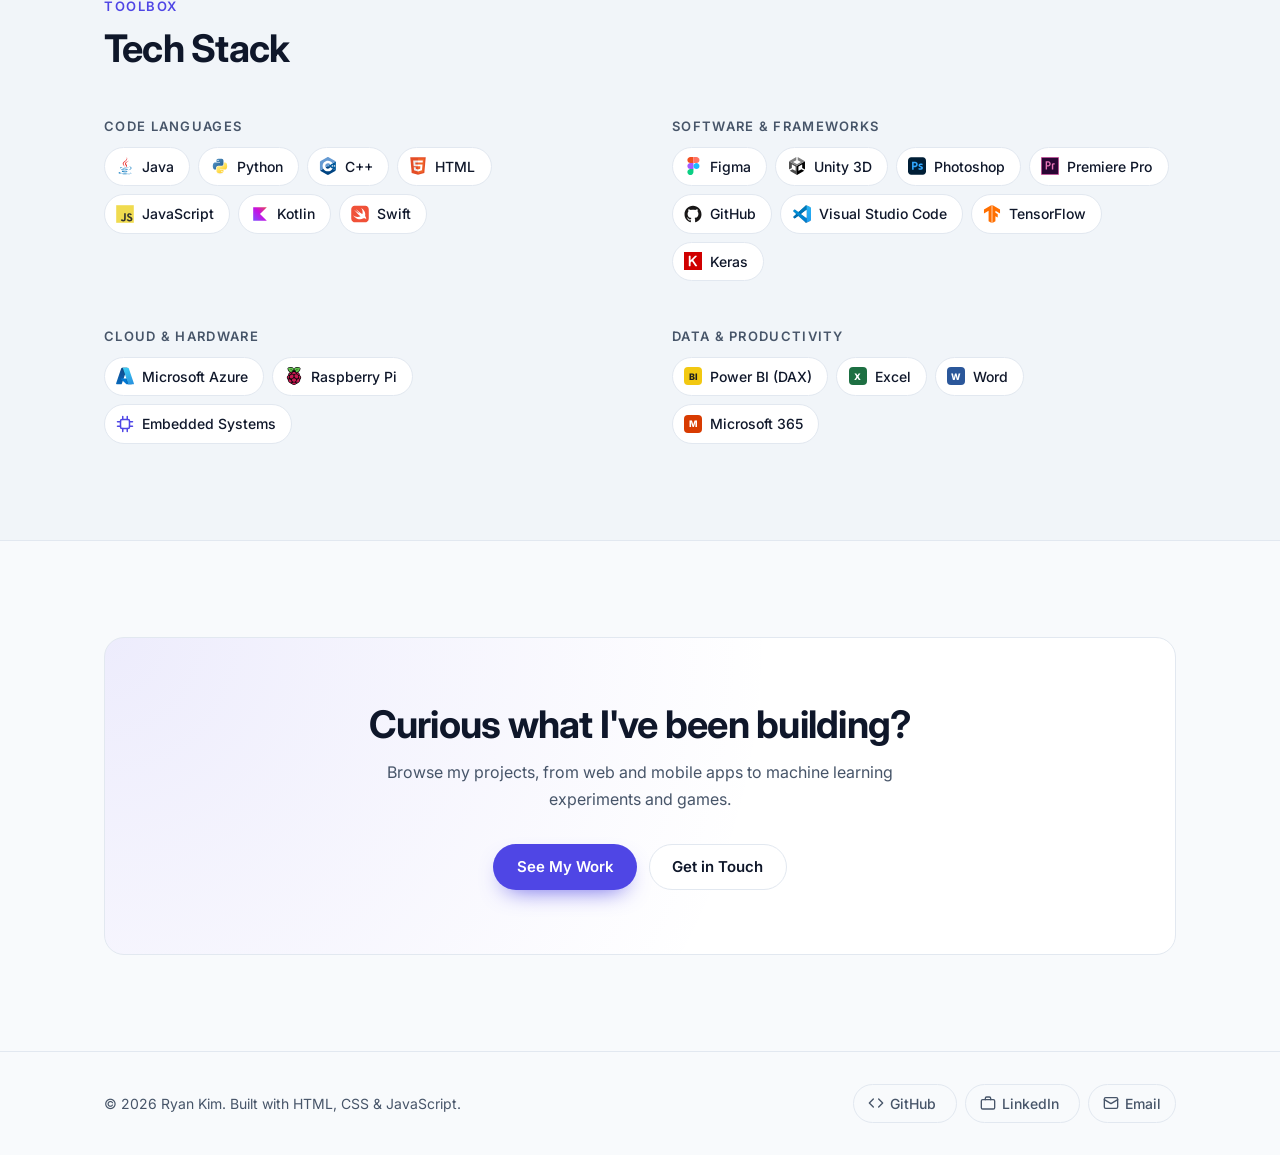
==== commit 473add25: "git name" ====
--- a/index.html
+++ b/index.html
@@ -168,26 +168,45 @@
 
         <div class="stack">
           <div class="stack-group reveal">
-            <h3 class="stack-label">Languages</h3>
-            <ul class="chip-list">
-              <li class="chip">Java</li>
-              <li class="chip">Python</li>
-              <li class="chip">C++</li>
-              <li class="chip">Kotlin</li>
-              <li class="chip">JavaScript</li>
-              <li class="chip">HTML</li>
-            </ul>
-          </div>
-          <div class="stack-group reveal">
-            <h3 class="stack-label">Software &amp; Tools</h3>
-            <ul class="chip-list">
-              <li class="chip">Figma</li>
-              <li class="chip">Unity 3D</li>
-              <li class="chip">Photoshop</li>
-              <li class="chip">GitHub</li>
-              <li class="chip">Visual Studio Code</li>
-              <li class="chip">TensorFlow</li>
-              <li class="chip">Keras</li>
+            <h3 class="stack-label">Code Languages</h3>
+            <ul class="chip-list">
+              <li class="chip chip--icon"><img class="chip-icon" src="[data-uri]" alt="" width="18" height="18">Java</li>
+              <li class="chip chip--icon"><img class="chip-icon" src="[data-uri]" alt="" width="18" height="18">Python</li>
+              <li class="chip chip--icon"><img class="chip-icon" src="[data-uri]" alt="" width="18" height="18">C++</li>
+              <li class="chip chip--icon"><img class="chip-icon" src="[data-uri]" alt="" width="18" height="18">HTML</li>
+              <li class="chip chip--icon"><img class="chip-icon" src="[data-uri]" alt="" width="18" height="18">JavaScript</li>
+              <li class="chip chip--icon"><img class="chip-icon" src="[data-uri]" alt="" width="18" height="18">Kotlin</li>
+              <li class="chip chip--icon"><img class="chip-icon" src="[data-uri]" alt="" width="18" height="18">Swift</li>
+            </ul>
+          </div>
+          <div class="stack-group reveal">
+            <h3 class="stack-label">Software &amp; Frameworks</h3>
+            <ul class="chip-list">
+              <li class="chip chip--icon"><img class="chip-icon" src="[data-uri]" alt="" width="18" height="18">Figma</li>
+              <li class="chip chip--icon"><img class="chip-icon chip-icon--mono" src="[data-uri]" alt="" width="18" height="18">Unity 3D</li>
+              <li class="chip chip--icon"><img class="chip-icon" src="[data-uri]" alt="" width="18" height="18">Photoshop</li>
+              <li class="chip chip--icon"><img class="chip-icon" src="[data-uri]" alt="" width="18" height="18">Premiere Pro</li>
+              <li class="chip chip--icon"><img class="chip-icon chip-icon--mono" src="[data-uri]" alt="" width="18" height="18">GitHub</li>
+              <li class="chip chip--icon"><img class="chip-icon" src="[data-uri]" alt="" width="18" height="18">Visual Studio Code</li>
+              <li class="chip chip--icon"><img class="chip-icon" src="[data-uri]" alt="" width="18" height="18">TensorFlow</li>
+              <li class="chip chip--icon"><img class="chip-icon" src="[data-uri]" alt="" width="18" height="18">Keras</li>
+            </ul>
+          </div>
+          <div class="stack-group reveal">
+            <h3 class="stack-label">Cloud &amp; Hardware</h3>
+            <ul class="chip-list">
+              <li class="chip chip--icon"><img class="chip-icon" src="[data-uri]" alt="" width="18" height="18">Microsoft Azure</li>
+              <li class="chip chip--icon"><img class="chip-icon" src="[data-uri]" alt="" width="18" height="18">Raspberry Pi</li>
+              <li class="chip chip--icon"><svg class="chip-icon chip-icon--line" viewBox="0 0 24 24" fill="none" stroke="currentColor" stroke-width="2" stroke-linecap="round" stroke-linejoin="round" aria-hidden="true"><rect x="6" y="6" width="12" height="12" rx="2"/><path d="M9 2v4M15 2v4M9 18v4M15 18v4M2 9h4M2 15h4M18 9h4M18 15h4"/></svg>Embedded Systems</li>
+            </ul>
+          </div>
+          <div class="stack-group reveal">
+            <h3 class="stack-label">Data &amp; Productivity</h3>
+            <ul class="chip-list">
+              <li class="chip chip--icon"><span class="chip-badge" style="background:#F2C811;color:#1f1f1f" aria-hidden="true">BI</span>Power BI (DAX)</li>
+              <li class="chip chip--icon"><span class="chip-badge" style="background:#1D6F42;color:#fff" aria-hidden="true">X</span>Excel</li>
+              <li class="chip chip--icon"><span class="chip-badge" style="background:#2B579A;color:#fff" aria-hidden="true">W</span>Word</li>
+              <li class="chip chip--icon"><span class="chip-badge" style="background:#D83B01;color:#fff" aria-hidden="true">M</span>Microsoft 365</li>
             </ul>
           </div>
         </div>
--- a/CSS/style.css
+++ b/CSS/style.css
@@ -712,8 +712,39 @@
 
 .stack {
   display: grid;
-  grid-template-columns: repeat(2, 1fr);
-  gap: var(--space-7);
+  grid-template-columns: repeat(2, minmax(0, 1fr));
+  gap: var(--space-7) var(--space-8);
+}
+
+/* Chips with a logo */
+.chip--icon {
+  display: inline-flex;
+  align-items: center;
+  gap: 0.5rem;
+  padding-left: 0.7rem;
+}
+.chip-icon {
+  width: 18px;
+  height: 18px;
+  flex-shrink: 0;
+}
+.chip-icon--line { color: var(--color-accent); }
+.chip-badge {
+  display: inline-grid;
+  place-items: center;
+  width: 18px;
+  height: 18px;
+  flex-shrink: 0;
+  border-radius: 4px;
+  font-size: 0.5625rem;
+  font-weight: 800;
+  letter-spacing: -0.02em;
+  line-height: 1;
+}
+/* Black logos (GitHub, Unity) turn white in dark mode */
+:root[data-theme="dark"] .chip-icon--mono { filter: invert(1); }
+@media (prefers-color-scheme: dark) {
+  :root:not([data-theme="light"]) .chip-icon--mono { filter: invert(1); }
 }
 .stack-label {
   margin-bottom: var(--space-3);
@@ -950,6 +981,29 @@
 .media-fallback svg { width: 34px; height: 34px; opacity: 0.7; }
 .project-media.is-missing img { display: none; }
 .project-media.is-missing .media-fallback { display: flex; }
+
+/* Thumbnails that should never be cropped (e.g. text in the image) */
+.project-media--fit { background: #0b1120; }
+.project-media--fit img { object-fit: contain; }
+
+/* Charts: white background, never cropped */
+.project-media--chart { background: #ffffff; }
+.project-media--chart img { object-fit: contain; }
+
+/* Logo images: show the whole logo on white instead of cropping it */
+.project-media--logo { background: #ffffff; }
+.project-media--logo img {
+  object-fit: contain;
+  padding: var(--space-4);
+}
+.project-card:hover .project-media--logo img { transform: scale(1.02); }
+
+.project-meta {
+  margin-bottom: var(--space-3);
+  font-size: 0.8125rem;
+  font-weight: 500;
+  color: var(--color-text);
+}
 
 .project-body {
   display: flex;
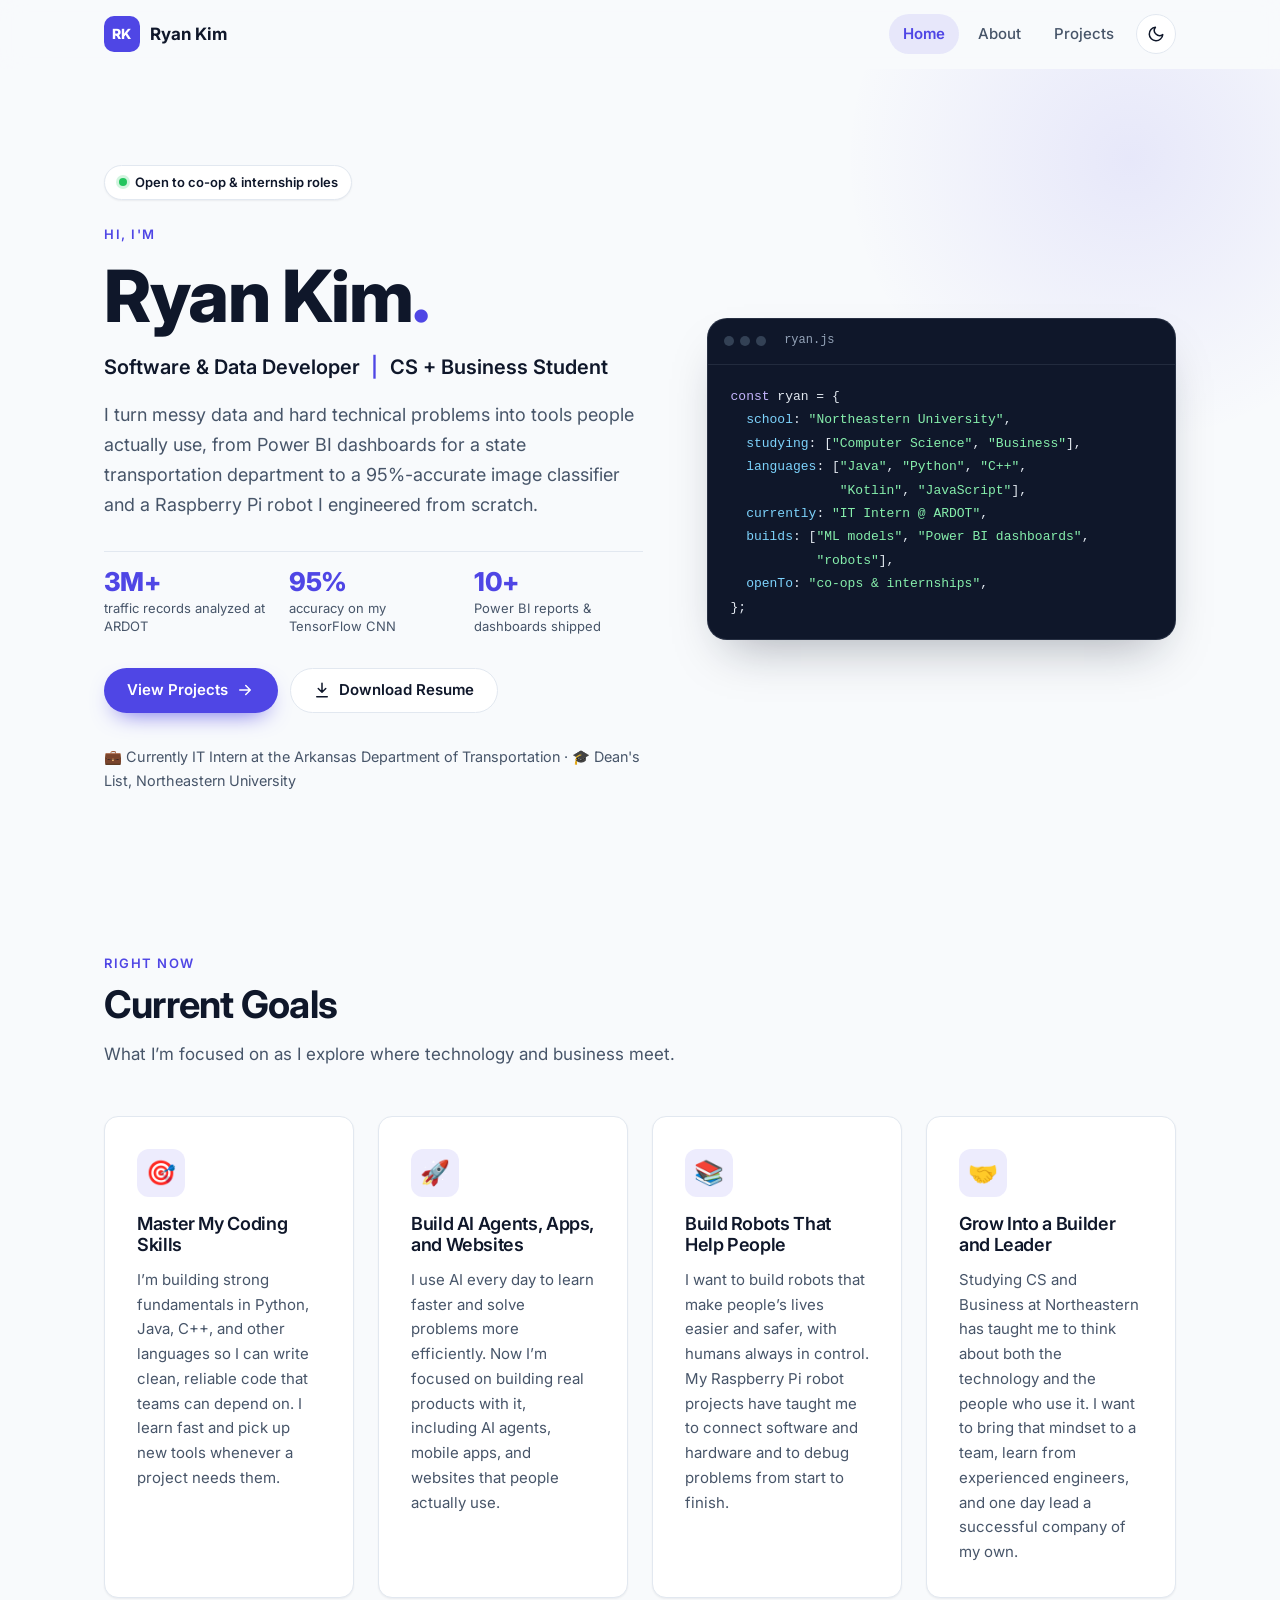
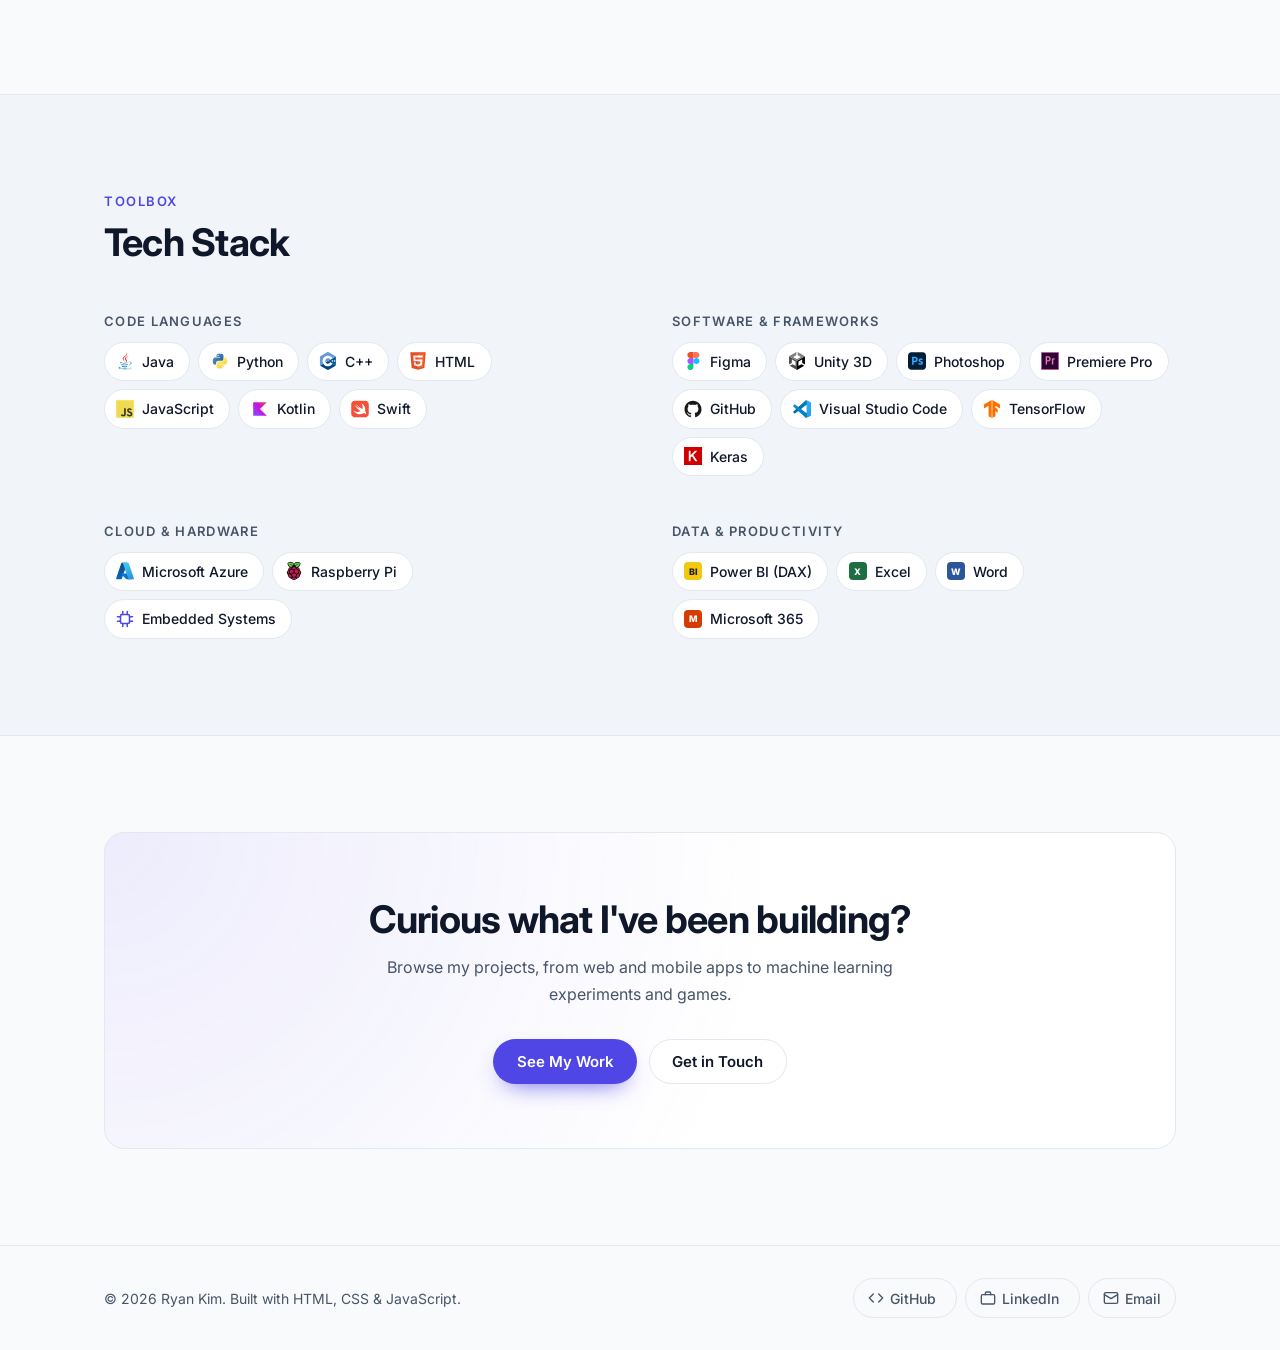
==== commit b3701bcc: "git name" ====
--- a/index.html
+++ b/index.html
@@ -123,36 +123,36 @@
         <div class="section-head reveal">
           <p class="eyebrow">Right now</p>
           <h2 id="goals-heading">Current Goals</h2>
-          <p class="section-sub">What I'm focused on as I explore where technology and business meet.</p>
+          <p class="section-sub">What I’m focused on as I explore where technology and business meet.</p>
         </div>
 
         <div class="card-grid goals-grid">
           <!-- GOAL 1 (swap the emoji for any icon you like) -->
           <article class="card card-hover goal-card reveal">
             <span class="goal-icon" aria-hidden="true">🎯</span>
-            <h3>[[GOAL 1 TITLE]]</h3>
-            <p>[[GOAL 1 DESCRIPTION: One or two sentences on what this goal is and why it matters to you right now.]]</p>
+            <h3>Master My Coding Skills</h3>
+            <p>I’m building strong fundamentals in Python, Java, C++, and other languages so I can write clean, reliable code that teams can depend on. I learn fast and pick up new tools whenever a project needs them.</p>
           </article>
 
           <!-- GOAL 2 -->
           <article class="card card-hover goal-card reveal">
             <span class="goal-icon" aria-hidden="true">🚀</span>
-            <h3>[[GOAL 2 TITLE]]</h3>
-            <p>[[GOAL 2 DESCRIPTION: One or two sentences on what this goal is and why it matters to you right now.]]</p>
+            <h3>Build AI Agents, Apps, and Websites</h3>
+            <p>I use AI every day to learn faster and solve problems more efficiently. Now I’m focused on building real products with it, including AI agents, mobile apps, and websites that people actually use.</p>
           </article>
 
           <!-- GOAL 3 -->
           <article class="card card-hover goal-card reveal">
             <span class="goal-icon" aria-hidden="true">📚</span>
-            <h3>[[GOAL 3 TITLE]]</h3>
-            <p>[[GOAL 3 DESCRIPTION: One or two sentences on what this goal is and why it matters to you right now.]]</p>
+            <h3>Build Robots That Help People</h3>
+            <p>I want to build robots that make people’s lives easier and safer, with humans always in control. My Raspberry Pi robot projects have taught me to connect software and hardware and to debug problems from start to finish.</p>
           </article>
 
           <!-- GOAL 4 -->
           <article class="card card-hover goal-card reveal">
             <span class="goal-icon" aria-hidden="true">🤝</span>
-            <h3>[[GOAL 4 TITLE]]</h3>
-            <p>[[GOAL 4 DESCRIPTION: One or two sentences on what this goal is and why it matters to you right now.]]</p>
+            <h3>Grow Into a Builder and Leader</h3>
+            <p>Studying CS and Business at Northeastern has taught me to think about both the technology and the people who use it. I want to bring that mindset to a team, learn from experienced engineers, and one day lead a successful company of my own.</p>
           </article>
         </div>
       </div>
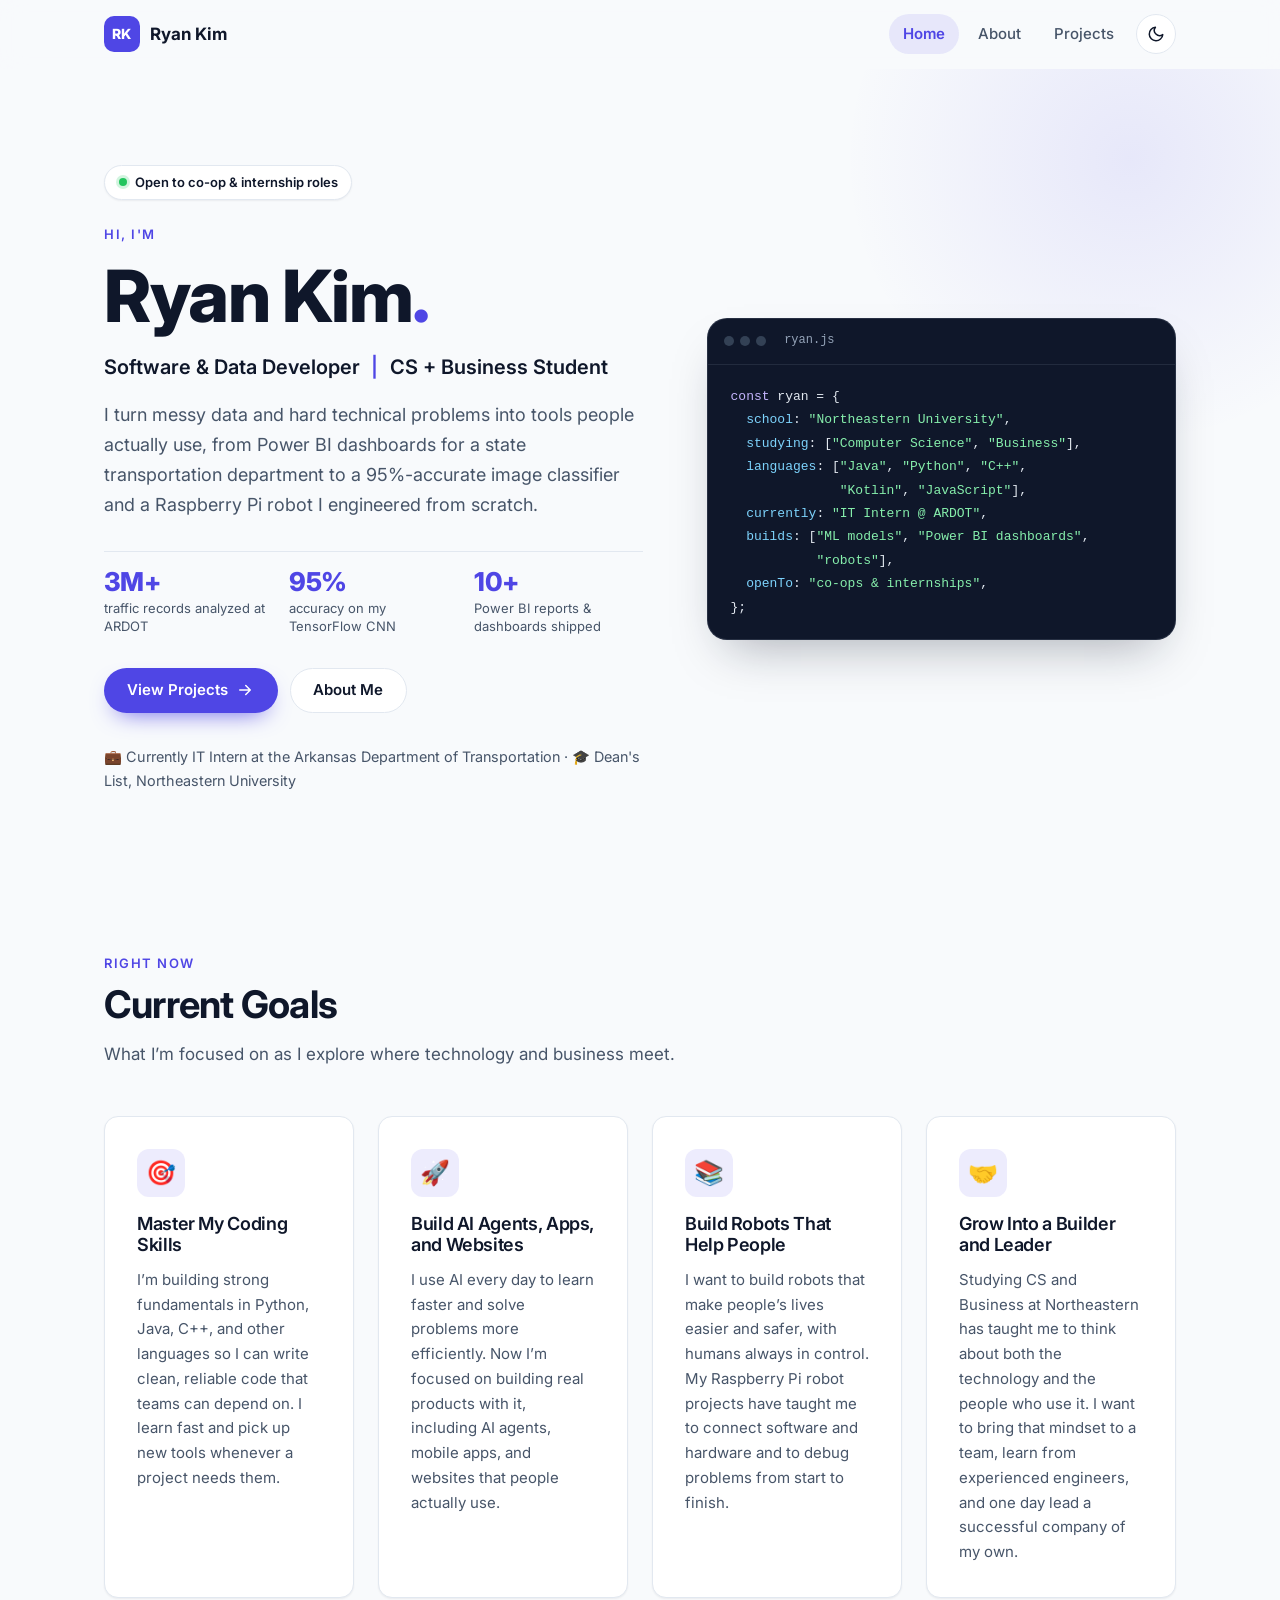
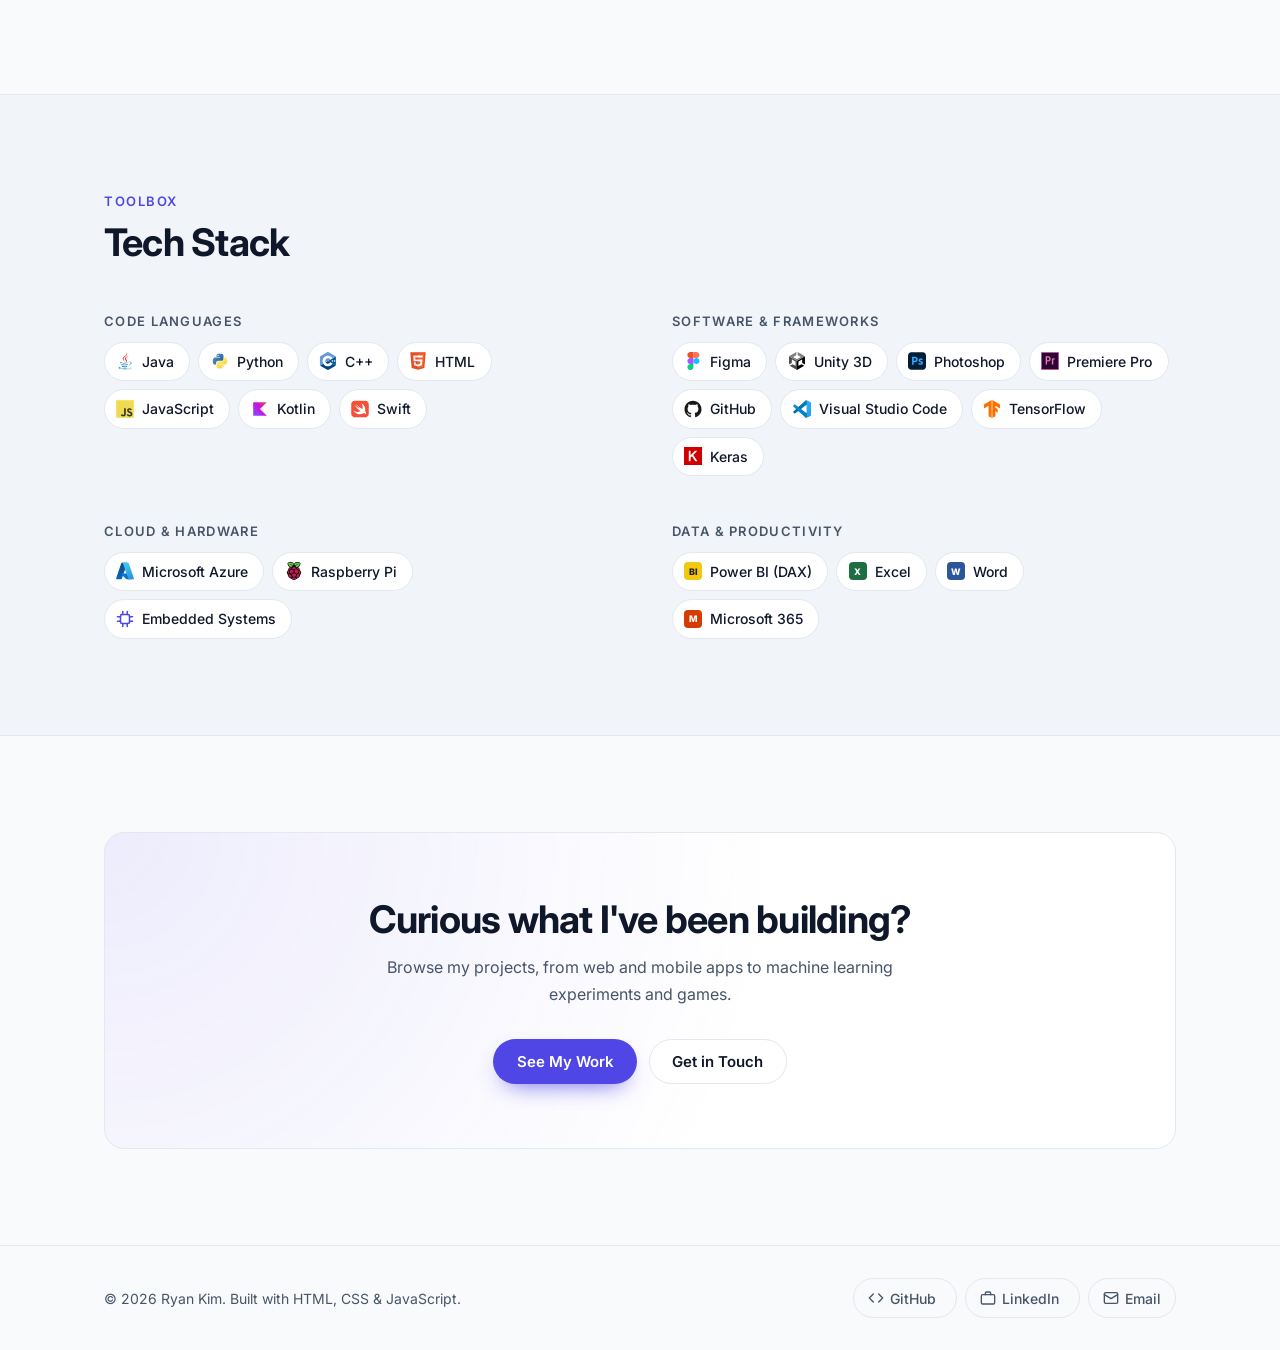
==== commit 77dcf97e: "change" ====
--- a/index.html
+++ b/index.html
@@ -87,10 +87,7 @@
               View Projects
               <svg viewBox="0 0 24 24" fill="none" stroke="currentColor" stroke-width="2" stroke-linecap="round" stroke-linejoin="round" aria-hidden="true"><path d="M5 12h14M13 6l6 6-6 6"/></svg>
             </a>
-            <a class="btn btn-secondary" href="assets/resume.pdf" download>
-              <svg viewBox="0 0 24 24" fill="none" stroke="currentColor" stroke-width="2" stroke-linecap="round" stroke-linejoin="round" aria-hidden="true"><path d="M12 3v12M7 10l5 5 5-5M5 21h14"/></svg>
-              Download Resume
-            </a>
+            <a class="btn btn-secondary" href="about.html">About Me</a>
           </div>
           <p class="hero-meta">💼 Currently IT Intern at the Arkansas Department of Transportation · 🎓 Dean's List, Northeastern University</p>
         </div>
--- a/CSS/style.css
+++ b/CSS/style.css
@@ -809,6 +809,7 @@
   font-weight: 500;
 }
 .facts-card .btn { width: 100%; }
+.facts:last-child { margin-bottom: 0; }
 
 /* Education */
 .edu-card {
@@ -882,6 +883,17 @@
   font-size: 0.9375rem;
   color: var(--color-text-muted);
 }
+
+/* Clubs */
+.clubs-grid { grid-template-columns: repeat(auto-fit, minmax(min(240px, 100%), 1fr)); }
+.club-card {
+  display: flex;
+  align-items: center;
+  gap: var(--space-4);
+}
+.club-card .goal-icon { margin-bottom: 0; }
+.club-card h3 { margin-bottom: 0.15rem; font-size: 1rem; }
+.club-card p { font-size: 0.875rem; color: var(--color-text-muted); }
 
 /* Skills */
 .skills-grid { grid-template-columns: repeat(auto-fit, minmax(min(180px, 100%), 1fr)); }
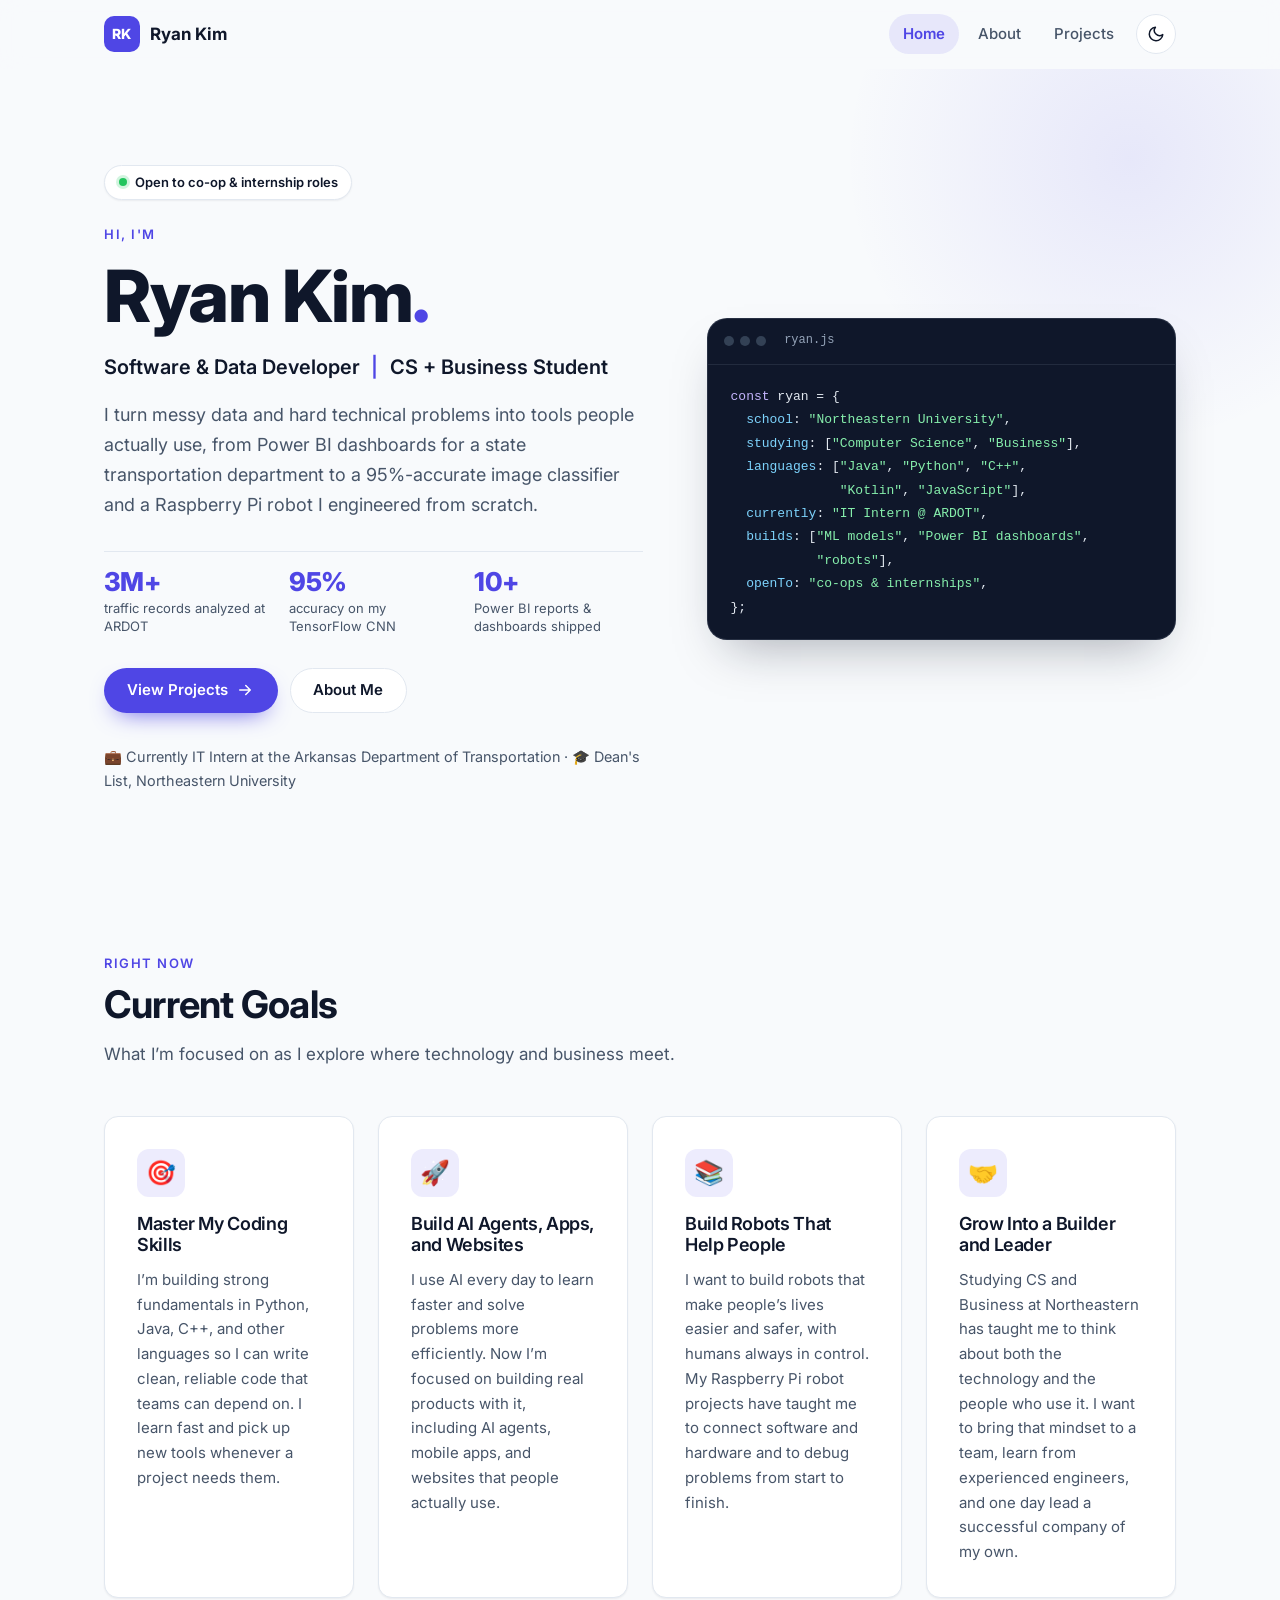
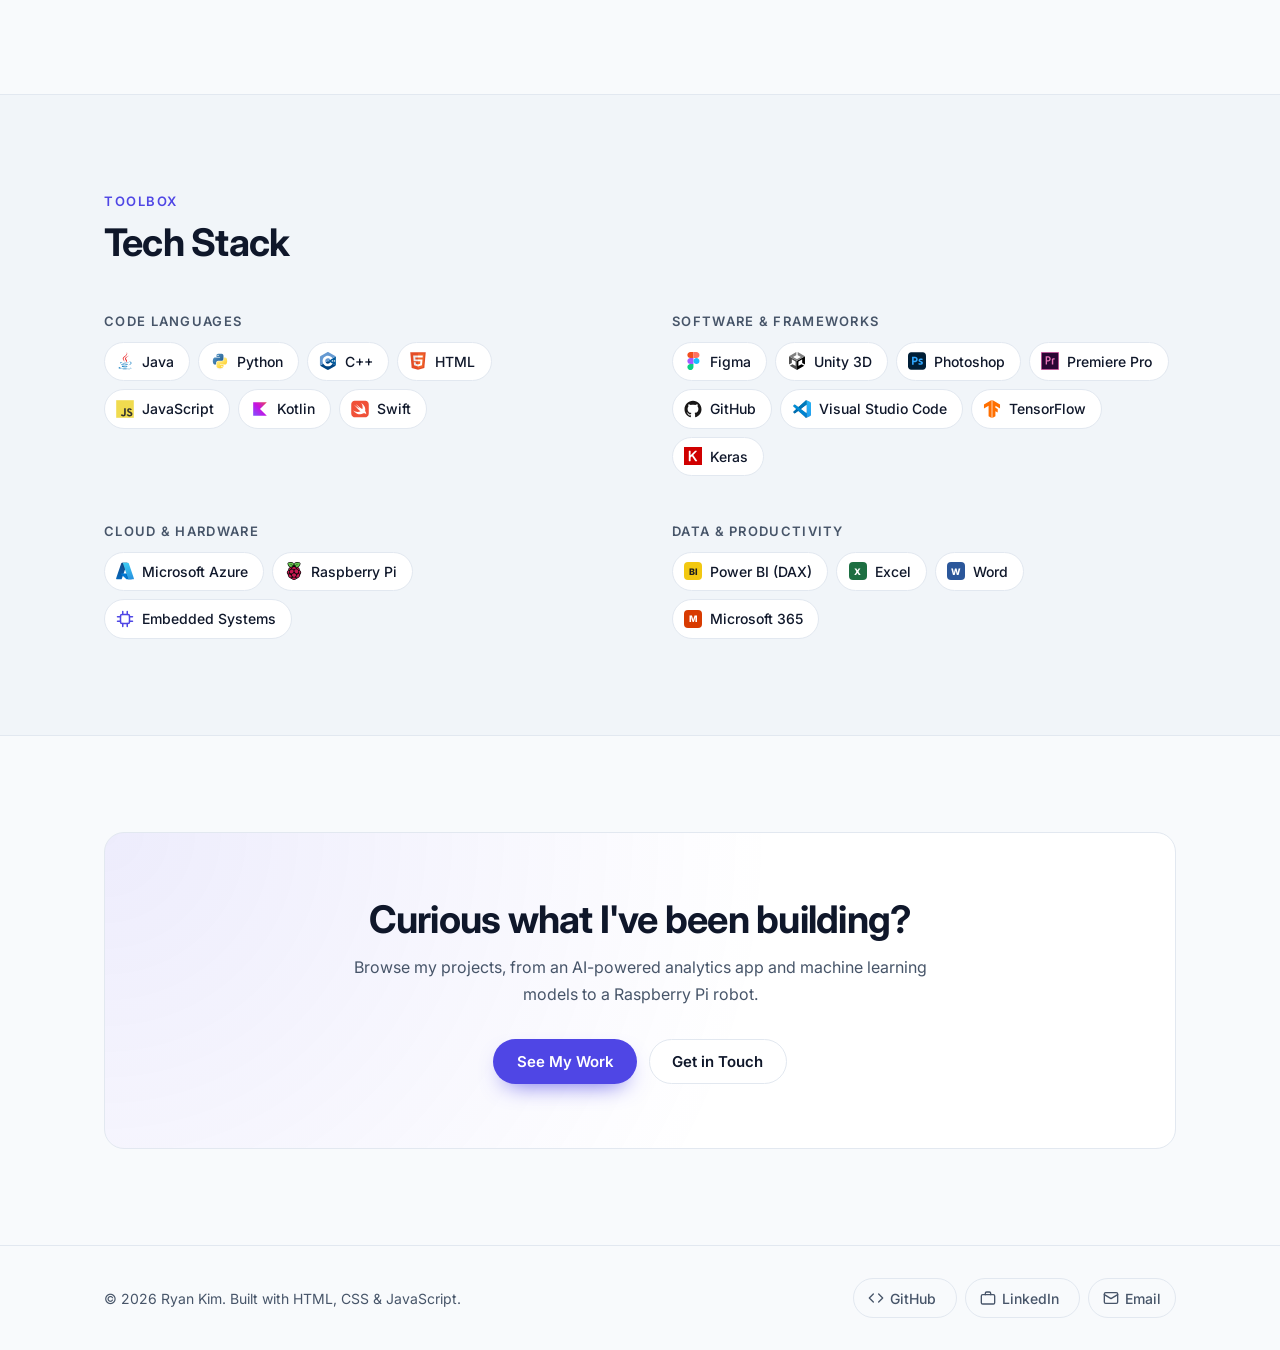
==== commit fbf6761a: "change" ====
--- a/index.html
+++ b/index.html
@@ -215,7 +215,7 @@
       <div class="container">
         <div class="cta-card reveal">
           <h2>Curious what I've been building?</h2>
-          <p>Browse my projects, from web and mobile apps to machine learning experiments and games.</p>
+          <p>Browse my projects, from an AI-powered analytics app and machine learning models to a Raspberry Pi robot.</p>
           <div class="btn-row center">
             <a class="btn btn-primary" href="projects.html">See My Work</a>
             <a class="btn btn-secondary" href="mailto:kim.ryan10@northeastern.edu">Get in Touch</a>
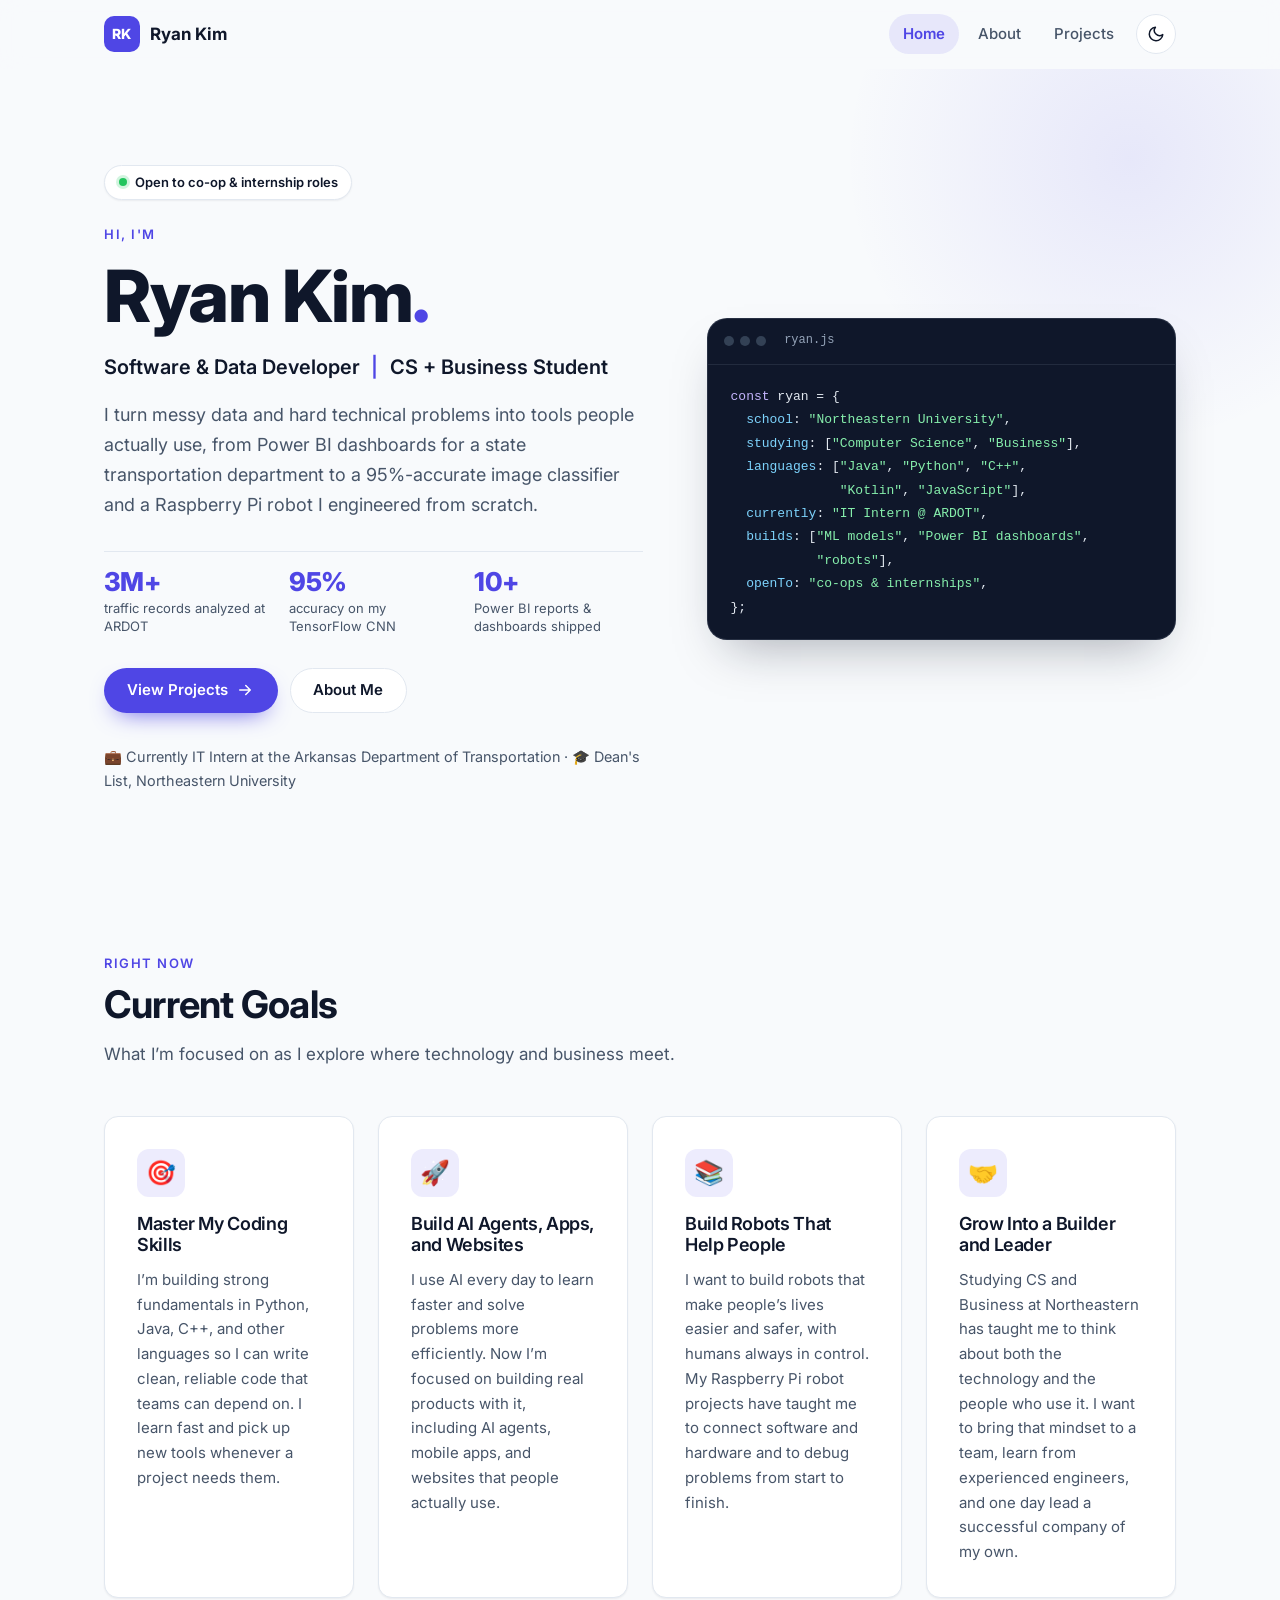
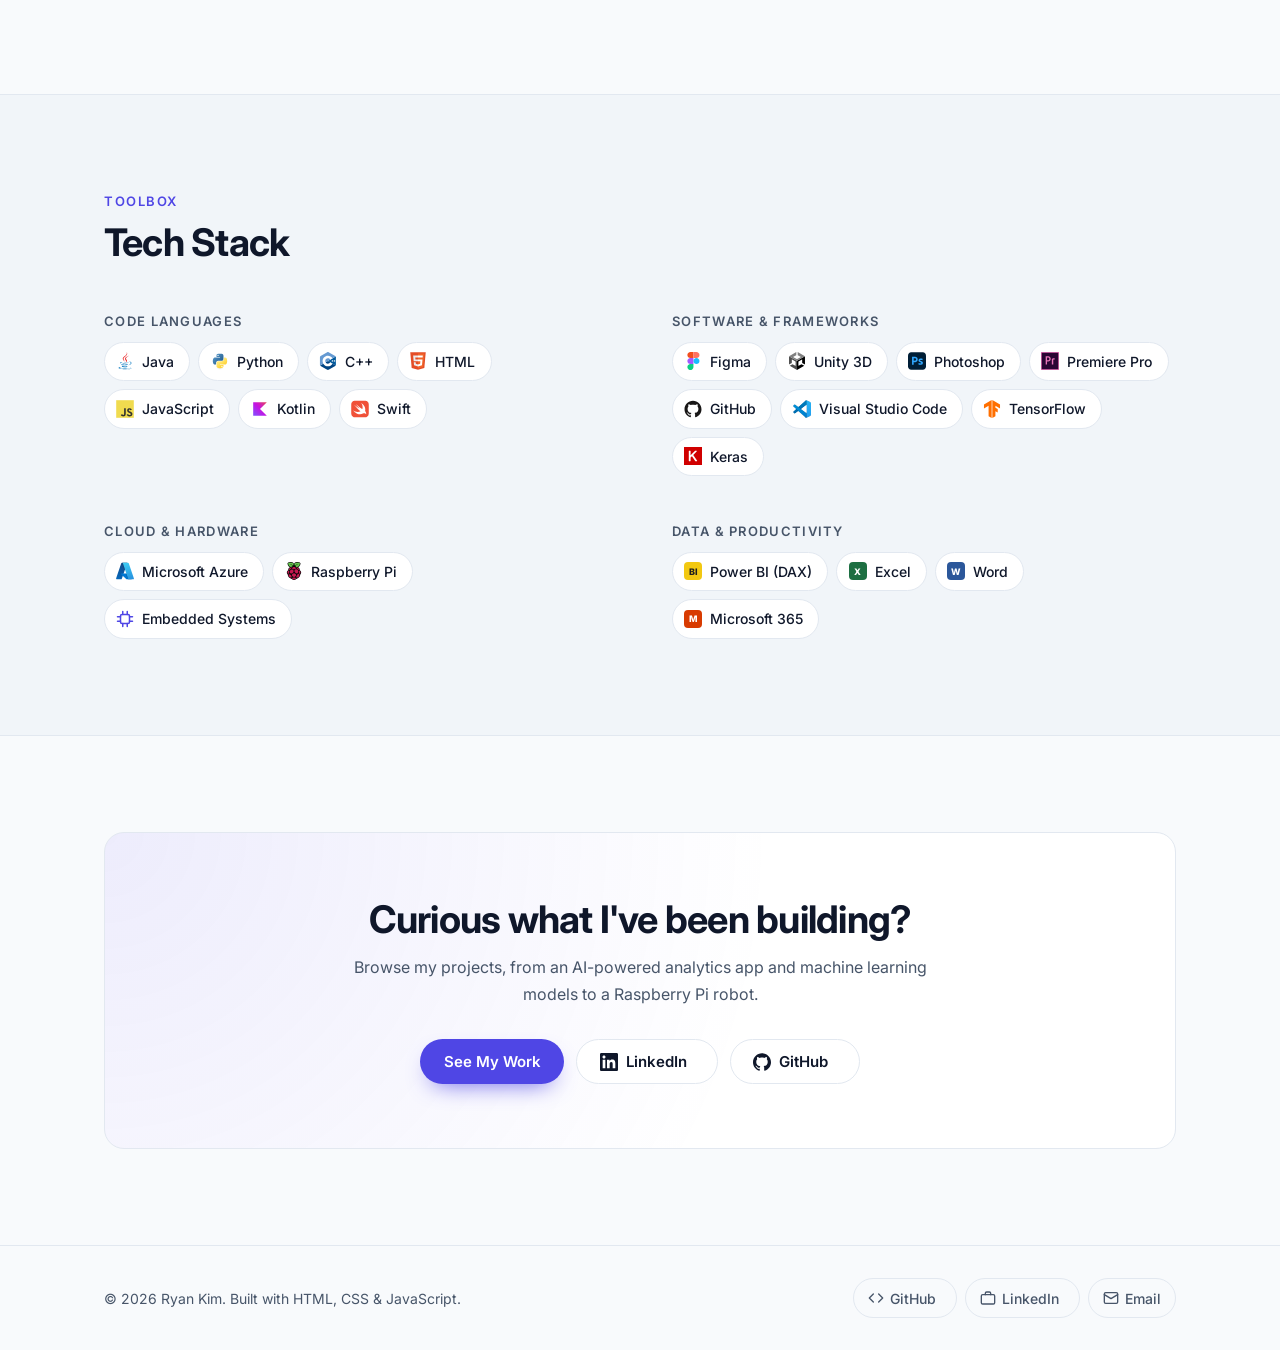
==== commit 273eb037: "change" ====
--- a/index.html
+++ b/index.html
@@ -218,7 +218,14 @@
           <p>Browse my projects, from an AI-powered analytics app and machine learning models to a Raspberry Pi robot.</p>
           <div class="btn-row center">
             <a class="btn btn-primary" href="projects.html">See My Work</a>
-            <a class="btn btn-secondary" href="mailto:kim.ryan10@northeastern.edu">Get in Touch</a>
+            <a class="btn btn-secondary" href="https://www.linkedin.com/in/ryankim1104/" target="_blank" rel="noopener noreferrer">
+              <svg viewBox="0 0 24 24" fill="currentColor" aria-hidden="true"><path d="M20.447 20.452h-3.554v-5.569c0-1.328-.027-3.037-1.852-3.037-1.853 0-2.136 1.445-2.136 2.939v5.667H9.351V9h3.414v1.561h.046c.477-.9 1.637-1.85 3.37-1.85 3.601 0 4.267 2.37 4.267 5.455v6.286zM5.337 7.433c-1.144 0-2.063-.926-2.063-2.065 0-1.138.92-2.063 2.063-2.063 1.14 0 2.064.925 2.064 2.063 0 1.139-.925 2.065-2.064 2.065zm1.782 13.019H3.555V9h3.564v11.452zM22.225 0H1.771C.792 0 0 .774 0 1.729v20.542C0 23.227.792 24 1.771 24h20.451C23.2 24 24 23.227 24 22.271V1.729C24 .774 23.2 0 22.222 0h.003z"/></svg>
+              LinkedIn<span class="sr-only"> (opens in a new tab)</span>
+            </a>
+            <a class="btn btn-secondary" href="https://github.com/Unknownboykim" target="_blank" rel="noopener noreferrer">
+              <svg viewBox="0 0 24 24" fill="currentColor" aria-hidden="true"><path d="M12 .297c-6.63 0-12 5.373-12 12 0 5.303 3.438 9.8 8.205 11.385.6.113.82-.258.82-.577 0-.285-.01-1.04-.015-2.04-3.338.724-4.042-1.61-4.042-1.61C4.422 18.07 3.633 17.7 3.633 17.7c-1.087-.744.084-.729.084-.729 1.205.084 1.838 1.236 1.838 1.236 1.07 1.835 2.809 1.305 3.495.998.108-.776.417-1.305.76-1.605-2.665-.3-5.466-1.332-5.466-5.93 0-1.31.465-2.38 1.235-3.22-.135-.303-.54-1.523.105-3.176 0 0 1.005-.322 3.3 1.23.96-.267 1.98-.399 3-.405 1.02.006 2.04.138 3 .405 2.28-1.552 3.285-1.23 3.285-1.23.645 1.653.24 2.873.12 3.176.765.84 1.23 1.91 1.23 3.22 0 4.61-2.805 5.625-5.475 5.92.42.36.81 1.096.81 2.22 0 1.606-.015 2.896-.015 3.286 0 .315.21.69.825.57C20.565 22.092 24 17.592 24 12.297c0-6.627-5.373-12-12-12"/></svg>
+              GitHub<span class="sr-only"> (opens in a new tab)</span>
+            </a>
           </div>
         </div>
       </div>
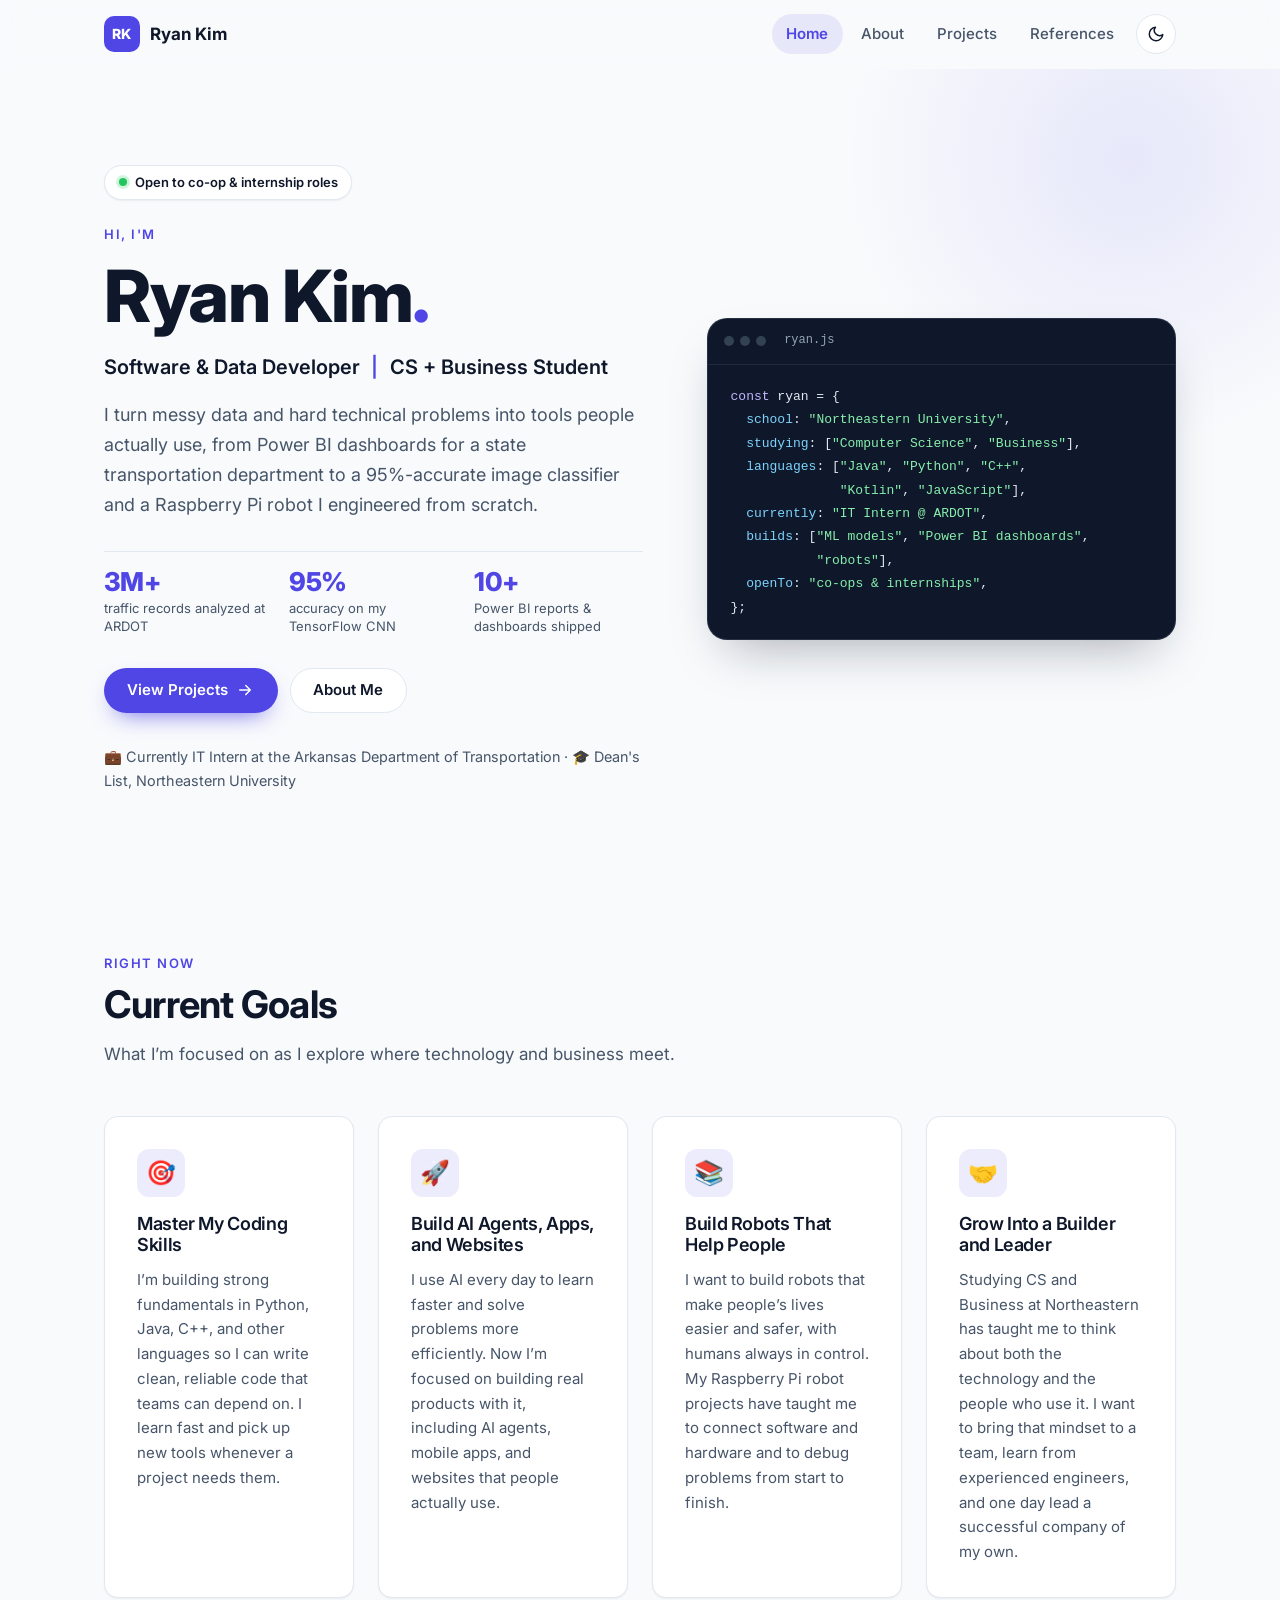
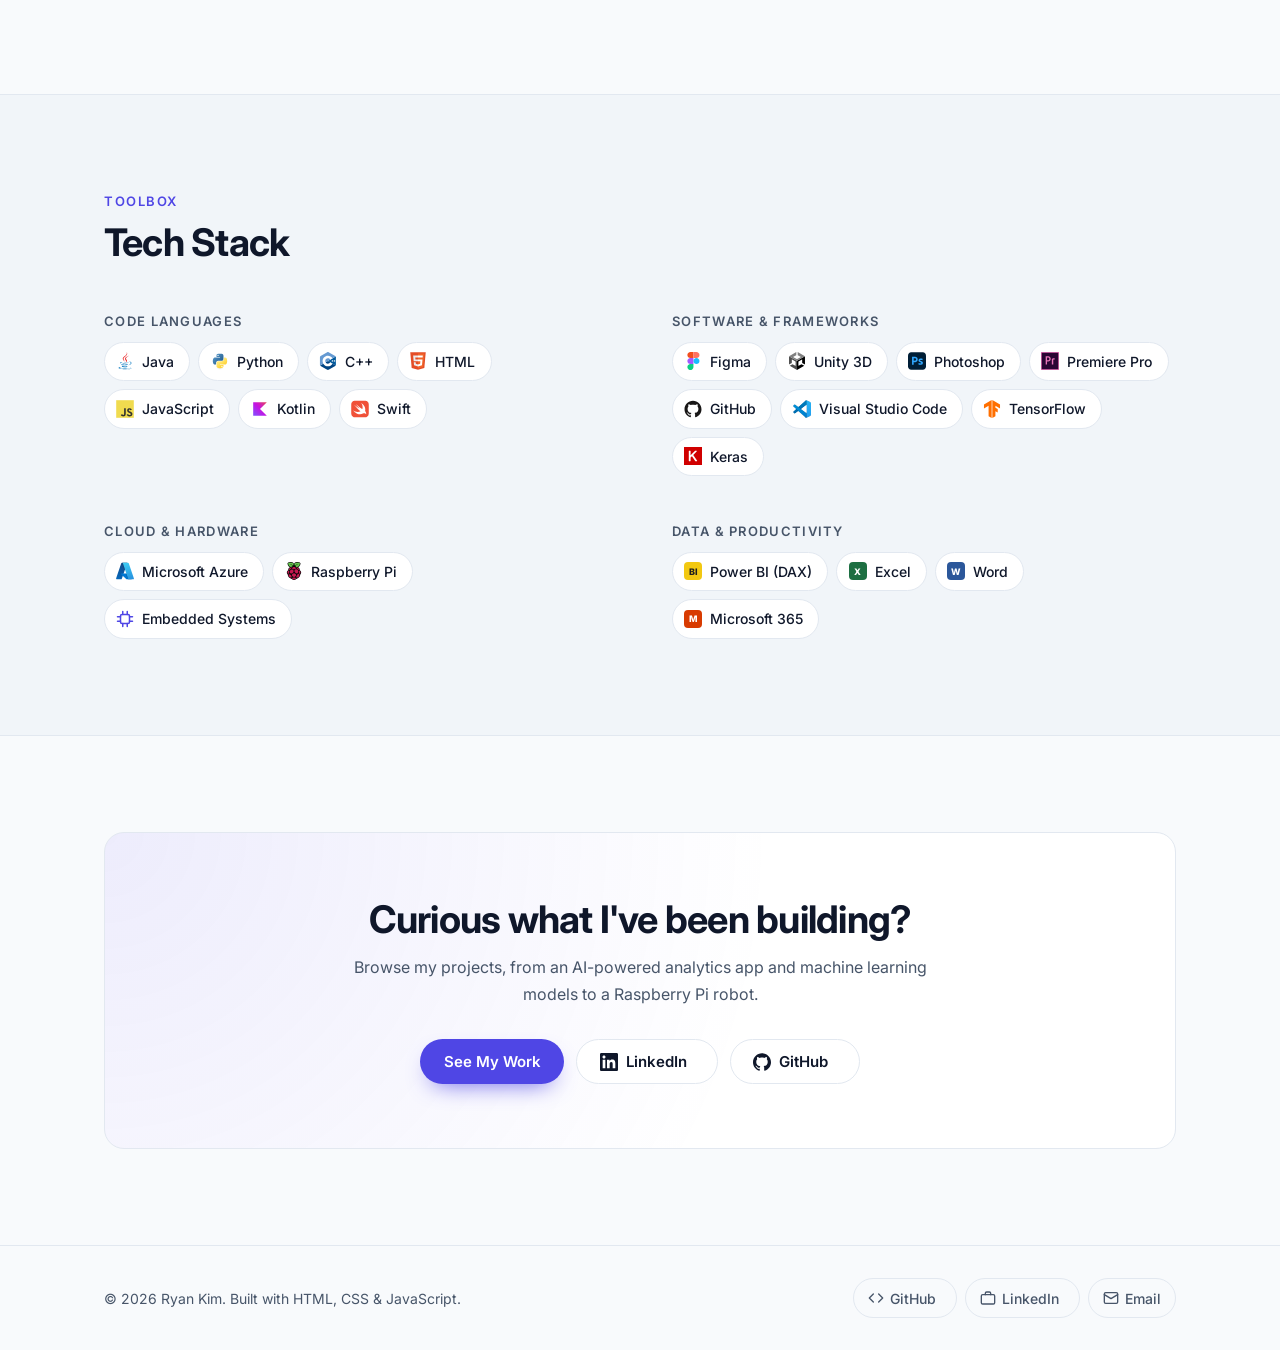
==== commit 5e7cf317: "references" ====
--- a/index.html
+++ b/index.html
@@ -50,6 +50,7 @@
           <li><a href="index.html" aria-current="page">Home</a></li>
           <li><a href="about.html">About</a></li>
           <li><a href="projects.html">Projects</a></li>
+          <li><a href="references.html">References</a></li>
         </ul>
 
         <!-- Light / dark mode button -->
--- a/CSS/style.css
+++ b/CSS/style.css
@@ -895,6 +895,46 @@
 .club-card h3 { margin-bottom: 0.15rem; font-size: 1rem; }
 .club-card p { font-size: 0.875rem; color: var(--color-text-muted); }
 
+/* References */
+.ref-card {
+  display: flex;
+  align-items: flex-start;
+  gap: var(--space-5);
+  max-width: 640px;
+}
+.ref-avatar {
+  display: grid;
+  place-items: center;
+  flex-shrink: 0;
+  width: 56px;
+  height: 56px;
+  border-radius: 50%;
+  background: var(--color-accent-soft);
+  color: var(--color-accent);
+  font-weight: 800;
+  font-size: 1.125rem;
+}
+.ref-body h3 { margin-bottom: var(--space-1); font-size: 1.25rem; }
+.ref-title { margin-bottom: 0.15rem; font-weight: 600; color: var(--color-accent); }
+.ref-org { margin-bottom: var(--space-4); font-size: 0.9375rem; color: var(--color-text-muted); }
+.ref-contact {
+  display: grid;
+  gap: var(--space-2);
+  margin: 0;
+  padding: 0;
+  list-style: none;
+}
+.ref-contact li {
+  display: flex;
+  align-items: center;
+  gap: 0.6rem;
+  font-size: 0.9375rem;
+}
+.ref-contact svg { width: 18px; height: 18px; flex-shrink: 0; color: var(--color-text-muted); }
+.ref-contact a { font-weight: 600; overflow-wrap: anywhere; }
+.ref-label { font-size: 0.8125rem; color: var(--color-text-muted); }
+@media (max-width: 640px) { .ref-card { flex-direction: column; } }
+
 /* Skills */
 .skills-grid { grid-template-columns: repeat(auto-fit, minmax(min(180px, 100%), 1fr)); }
 .skill-card h3 {
